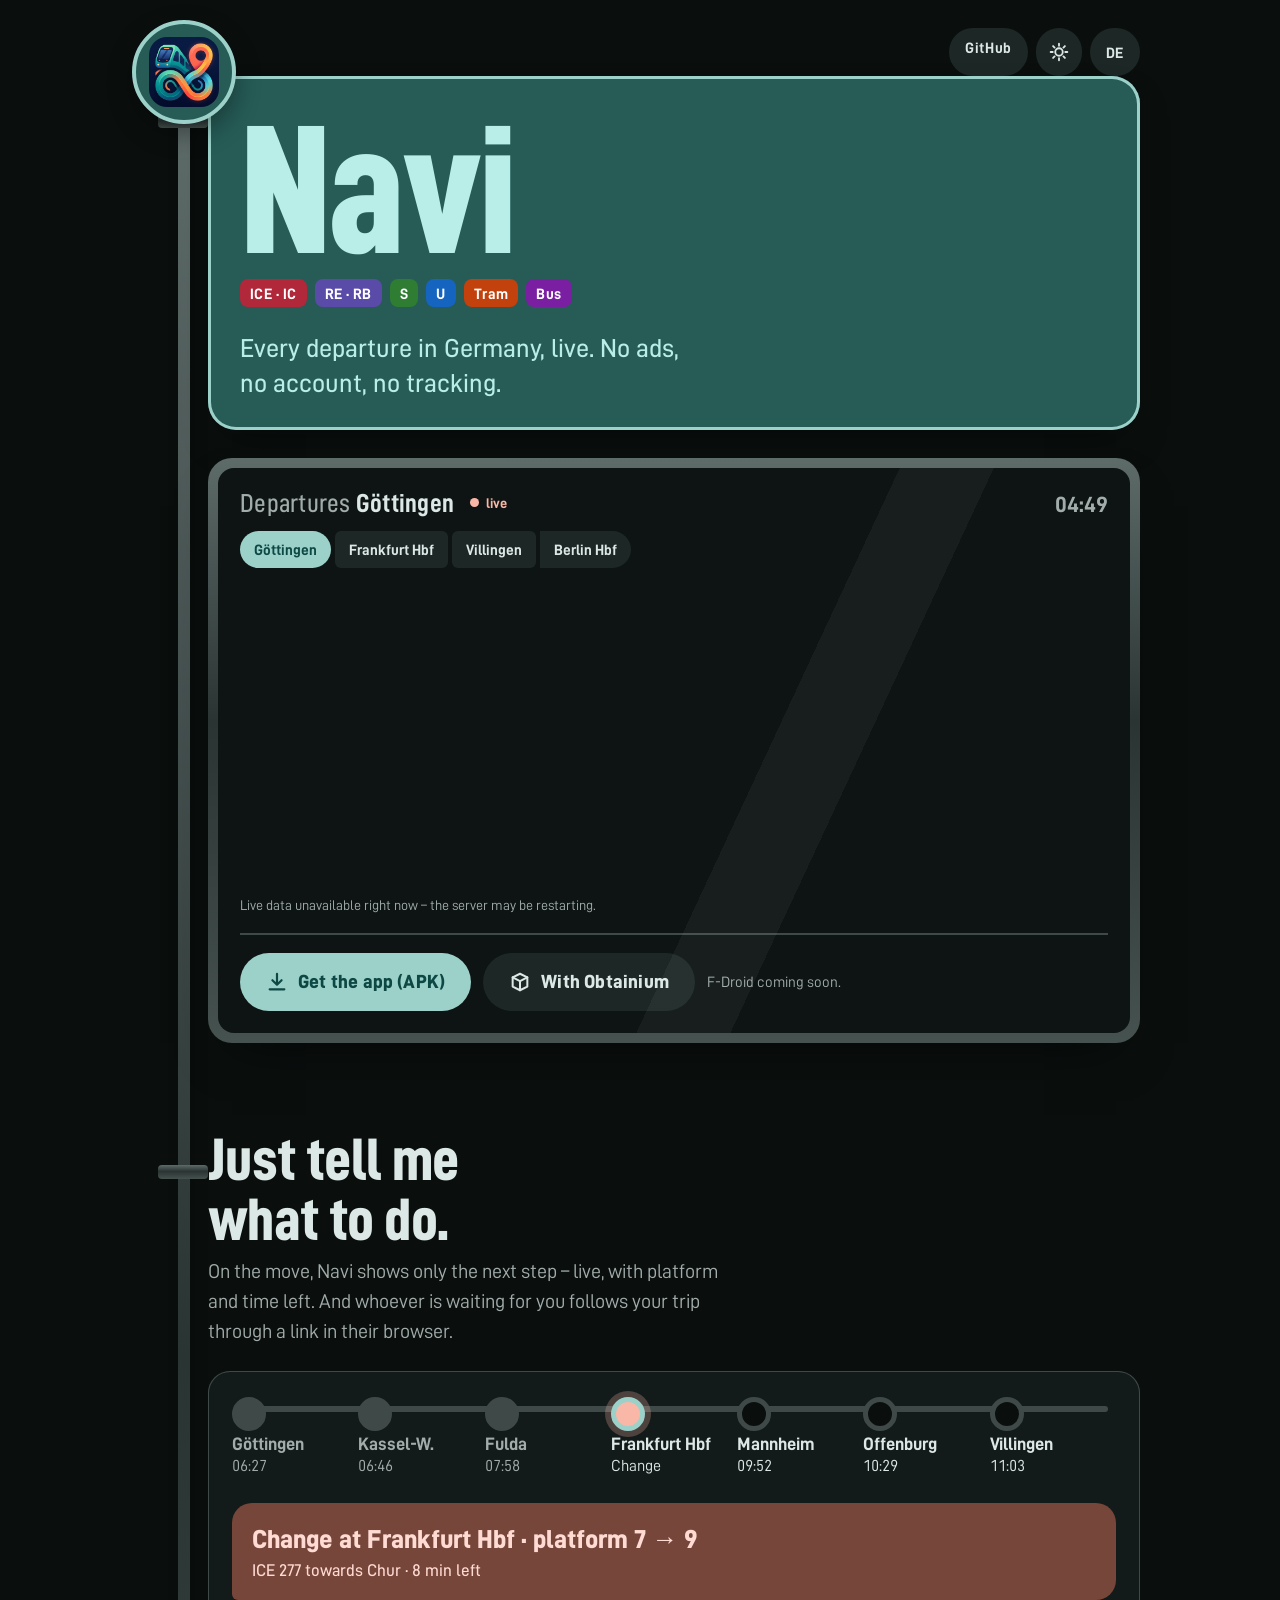
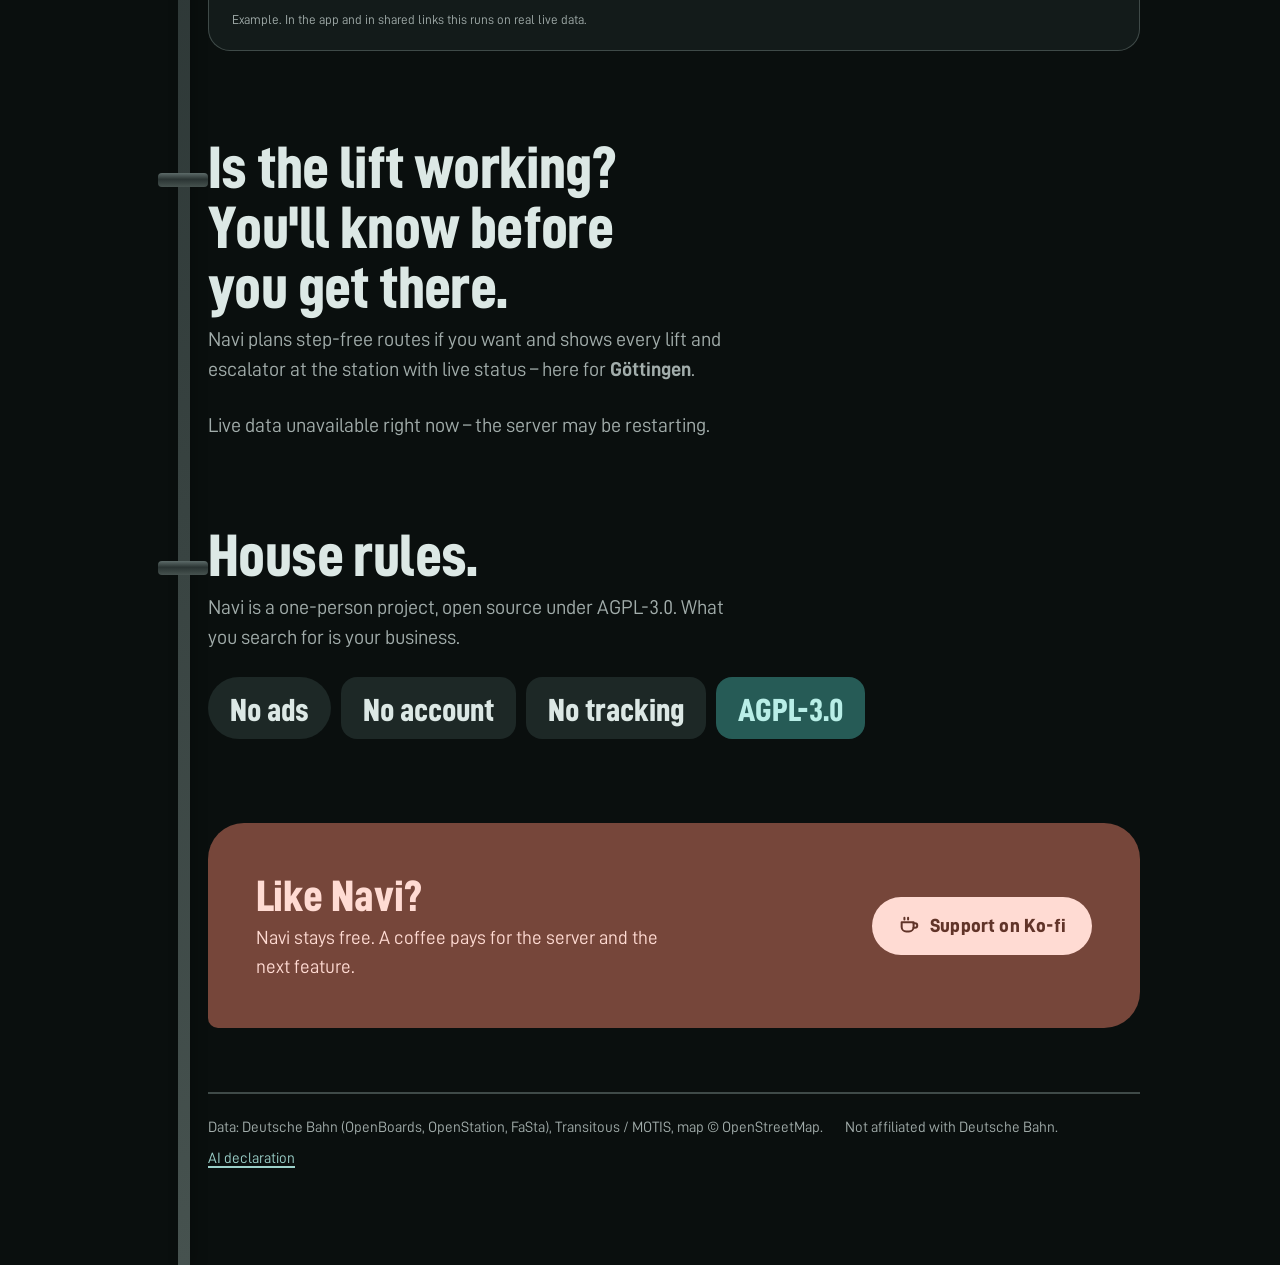
==== site/index.html @ 3f9fb139 "Add website for GitHub Pages Landing page and live shared-trip page in the 'Haltestelle' design: a s" ====
<!doctype html>
<html lang="de">
<head>
<meta charset="utf-8">
<meta name="viewport" content="width=device-width, initial-scale=1, viewport-fit=cover">
<meta name="theme-color" content="#0a0f0e">
<title>Navi – Bahn, Bus und Tram, live</title>
<meta name="description" content="Navi zeigt jede Abfahrt in Deutschland live: Bahn, Bus und Tram, Verbindungen, Aufzüge am Bahnhof. Frei, ohne Werbung, ohne Tracking.">
<meta property="og:title" content="Navi – Bahn, Bus und Tram, live">
<meta property="og:description" content="Jede Abfahrt in Deutschland live. Frei, ohne Werbung, ohne Tracking.">
<meta property="og:image" content="og.png">
<script>try{if(localStorage.getItem("theme")==="light")document.documentElement.dataset.theme="light"}catch(e){}</script>
<link rel="icon" href="favicon.png">
<link rel="preload" href="fonts/dinish.woff2" as="font" type="font/woff2" crossorigin>
<link rel="stylesheet" href="style.css">
</head>
<body>
<main class="stop">
  <div class="disc"><img src="logo.png" alt="Navi" width="70" height="70"></div>

  <div class="topbar">
    <a class="chip-btn" href="https://github.com/taynotfound/navi" rel="noopener">GitHub</a>
    <button class="chip-btn theme-btn" id="theme" type="button" aria-label="Helles Design"><svg viewBox="0 0 24 24" fill="none" stroke="currentColor" stroke-width="2.2" stroke-linecap="round" aria-hidden="true"><circle cx="12" cy="12" r="4.5"/><path d="M12 2v2.5M12 19.5V22M2 12h2.5M19.5 12H22M4.9 4.9l1.8 1.8M17.3 17.3l1.8 1.8M4.9 19.1l1.8-1.8M17.3 6.7l1.8-1.8"/></svg></button>
    <button class="chip-btn" id="lang" type="button">EN</button>
  </div>

  <section class="mounted" aria-labelledby="name">
    <div class="plate">
      <h1 id="name">Navi</h1>
      <ul class="served" aria-label="Verkehrsmittel" data-i-aria="served">
        <li class="m-long">ICE · IC</li><li class="m-reg">RE · RB</li><li class="m-s">S</li>
        <li class="m-u">U</li><li class="m-tram">Tram</li><li class="m-bus">Bus</li>
      </ul>
      <p class="say" data-i="say">Jede Abfahrt in Deutschland, live. Ohne Werbung, ohne Konto, ohne Tracking.</p>
    </div>

    <div class="case">
      <div class="case-in">
        <div class="case-head">
          <h2><span data-i="dep">Abfahrt</span> <b id="stopname">Göttingen</b></h2>
          <span class="live" id="live" hidden><i></i><span data-i="live">live</span></span>
          <span class="clock" id="clock" aria-hidden="true"></span>
        </div>
        <div class="stops" role="group" aria-label="Haltestelle wählen" data-i-aria="pick">
          <button type="button" data-stop="de-DELFI_de:03152:33817" aria-pressed="true">Göttingen</button>
          <button type="button" data-stop="de-DELFI_de:06412:10" aria-pressed="false">Frankfurt Hbf</button>
          <button type="button" data-stop="de-DELFI_de:08326:6592" aria-pressed="false">Villingen</button>
          <button type="button" data-stop="de-DELFI_de:11000:900003201" aria-pressed="false">Berlin Hbf</button>
        </div>
        <ol class="board" id="board" aria-live="polite"></ol>
        <p class="board-note" id="note"></p>
        <div class="get">
          <a class="btn btn-main" href="https://github.com/taynotfound/navi/releases/latest" rel="noopener">
            <svg viewBox="0 0 24 24" fill="none" stroke="currentColor" stroke-width="2.4" stroke-linecap="round" stroke-linejoin="round" aria-hidden="true"><path d="M12 3v12m0 0-5-5m5 5 5-5M4 20h16"/></svg>
            <span data-i="apk">App laden (APK)</span>
          </a>
          <a class="btn btn-alt" href="https://apps.obtainium.imranr.dev/redirect?r=obtainium://add/https://github.com/taynotfound/navi" rel="noopener">
            <svg viewBox="0 0 24 24" fill="none" stroke="currentColor" stroke-width="2.2" stroke-linecap="round" stroke-linejoin="round" aria-hidden="true"><path d="M20 7 12 3 4 7v10l8 4 8-4V7Z"/><path d="m4 7 8 4 8-4M12 11v10"/></svg>
            <span data-i="obt">Mit Obtainium</span>
          </a>
          <span class="soon" data-i="soon">F-Droid folgt bald.</span>
        </div>
      </div>
    </div>
  </section>

  <section class="sign mounted" aria-labelledby="trip">
    <h2 id="trip" data-i="tripH">Sag mir einfach, was ich tun soll.</h2>
    <p data-i="tripP">Unterwegs zeigt Navi nur den nächsten Schritt – live, mit Gleis und Restzeit. Und wer auf dich wartet, verfolgt deine Fahrt über einen Link im Browser mit.</p>
    <div class="band">
      <ol aria-label="Beispielfahrt Göttingen – Villingen" data-i-aria="bandLabel">
        <li class="done"><b>Göttingen</b>06:27</li>
        <li class="done"><b>Kassel-W.</b>06:46</li>
        <li class="done"><b>Fulda</b>07:58</li>
        <li class="here change"><b>Frankfurt Hbf</b><span data-i="change">Umstieg</span></li>
        <li><b>Mannheim</b>09:52</li>
        <li><b>Offenburg</b>10:29</li>
        <li><b>Villingen</b>11:03</li>
      </ol>
      <p class="now"><span data-i="now">Umstieg in Frankfurt Hbf · Gleis 7 → 9</span><small data-i="nowS">ICE 277 Richtung Chur · noch 8 Min.</small></p>
      <p class="example" data-i="example">Beispiel. In der App und im geteilten Link läuft das mit echten Live-Daten.</p>
    </div>
  </section>

  <section class="sign mounted" aria-labelledby="lifts">
    <h2 id="lifts" data-i="liftH">Geht der Aufzug? Das weißt du vorher.</h2>
    <p data-i="liftP">Navi plant auf Wunsch stufenfrei und zeigt jeden Aufzug und jede Rolltreppe am Bahnhof mit Live-Status – hier für <b id="liftstop">Göttingen</b>.</p>
    <ul class="lifts" id="liftlist"></ul>
    <p class="example" id="liftnote"></p>
  </section>

  <section class="sign mounted" aria-labelledby="rules">
    <h2 id="rules" data-i="rulesH">Die Hausordnung.</h2>
    <p data-i="rulesP">Navi ist ein Ein-Personen-Projekt, quelloffen unter AGPL-3.0. Deine Suchen bleiben deine Sache.</p>
    <ul class="rules">
      <li data-i="r1">Keine Werbung</li><li data-i="r2">Kein Konto</li><li data-i="r3">Kein Tracking</li><li>AGPL-3.0</li>
    </ul>
  </section>

  <section class="support" aria-labelledby="kofi">
    <div>
      <h2 id="kofi" data-i="kofiH">Gefällt dir Navi?</h2>
      <p data-i="kofiP">Navi bleibt kostenlos. Ein Kaffee bezahlt den Server und die nächste Funktion.</p>
    </div>
    <a class="btn" href="https://ko-fi.com/taygotkofi" rel="noopener">
      <svg viewBox="0 0 24 24" fill="none" stroke="currentColor" stroke-width="2.2" stroke-linecap="round" stroke-linejoin="round" aria-hidden="true"><path d="M4 8h13v5a5 5 0 0 1-5 5H9a5 5 0 0 1-5-5V8Z"/><path d="M17 9h1.5a2.5 2.5 0 0 1 0 5H17M7 3v2m4-2v2"/></svg>
      <span data-i="kofiB">Auf Ko-fi unterstützen</span>
    </a>
  </section>

  <footer class="base">
    <span data-i="data">Daten: Deutsche Bahn (OpenBoards, OpenStation, FaSta), Transitous / MOTIS, Karte © OpenStreetMap.</span>
    <span data-i="notdb">Kein Angebot der Deutschen Bahn.</span>
    <a href="https://github.com/taynotfound/navi/blob/main/AI-DECLARATION.md" data-i="ai">KI-Erklärung</a>
  </footer>
</main>

<script>
// local previews talk to a dev server; the published site always uses the real API
const API = /^(localhost|127\.0\.0\.1|10\.0\.2\.2)$/.test(location.hostname) ? `http://${location.hostname}:8090` : "https://navi-api.taymaerz.de";
const EN = {
  served: "Transport modes", say: "Every departure in Germany, live. No ads, no account, no tracking.",
  dep: "Departures", live: "live", pick: "Choose a stop",
  apk: "Get the app (APK)", obt: "With Obtainium", soon: "F-Droid coming soon.",
  tripH: "Just tell me what to do.", tripP: "On the move, Navi shows only the next step – live, with platform and time left. And whoever is waiting for you follows your trip through a link in their browser.",
  bandLabel: "Example trip Göttingen – Villingen", change: "Change",
  now: "Change at Frankfurt Hbf · platform 7 → 9", nowS: "ICE 277 towards Chur · 8 min left",
  example: "Example. In the app and in shared links this runs on real live data.",
  liftH: "Is the lift working? You'll know before you get there.", liftP: "Navi plans step-free routes if you want and shows every lift and escalator at the station with live status – here for <b id=\"liftstop\"></b>.",
  rulesH: "House rules.", rulesP: "Navi is a one-person project, open source under AGPL-3.0. What you search for is your business.",
  r1: "No ads", r2: "No account", r3: "No tracking",
  kofiH: "Like Navi?", kofiP: "Navi stays free. A coffee pays for the server and the next feature.", kofiB: "Support on Ko-fi",
  data: "Data: Deutsche Bahn (OpenBoards, OpenStation, FaSta), Transitous / MOTIS, map © OpenStreetMap.",
  notdb: "Not affiliated with Deutsche Bahn.", ai: "AI declaration",
  onTime: "on time", cancelled: "cancelled", empty: "Nothing departs here in the next 90 minutes.",
  offline: "Live data unavailable right now – the server may be restarting.", updated: "Updated",
  liftsLive: "Live status from DB FaSta.", liftsNone: "No lift data for this station.",
  working: "working", broken: "out of service", unknown: "unknown", lift: "Lift", escalator: "Escalator", via: "via"
};
const DE = {}; document.querySelectorAll("[data-i]").forEach(e => DE[e.dataset.i] = e.innerHTML);
document.querySelectorAll("[data-i-aria]").forEach(e => DE[e.dataset.iAria] = e.getAttribute("aria-label"));
Object.assign(DE, { onTime: "pünktlich", cancelled: "fällt aus", empty: "In den nächsten 90 Minuten fährt hier nichts ab.",
  offline: "Live-Daten gerade nicht erreichbar – der Server startet vielleicht neu.", updated: "Stand",
  liftsLive: "Live-Status von DB FaSta.", liftsNone: "Für diesen Bahnhof gibt es keine Aufzugsdaten.",
  working: "in Betrieb", broken: "außer Betrieb", unknown: "unbekannt", lift: "Aufzug", escalator: "Rolltreppe", via: "über" });

let lang = "de";
try { lang = localStorage.getItem("lang") || (/^de\b/i.test(navigator.language) ? "de" : "en"); } catch (e) {}
const T = k => (lang === "en" ? EN : DE)[k] ?? DE[k];
function applyLang() {
  document.documentElement.lang = lang;
  document.querySelectorAll("[data-i]").forEach(e => { e.innerHTML = T(e.dataset.i); });
  document.querySelectorAll("[data-i-aria]").forEach(e => e.setAttribute("aria-label", T(e.dataset.iAria)));
  document.getElementById("lang").textContent = lang === "en" ? "DE" : "EN";
  document.getElementById("lang").setAttribute("aria-label", lang === "en" ? "Auf Deutsch lesen" : "Read in English");
  document.getElementById("liftstop").textContent = current.name;
}

const MODE = { HIGHSPEED_RAIL: "m-long", LONG_DISTANCE: "m-long", NIGHT_RAIL: "m-long", REGIONAL_FAST_RAIL: "m-reg", REGIONAL_RAIL: "m-reg", RAIL: "m-reg",
  SUBURBAN: "m-s", SUBWAY: "m-u", METRO: "m-u", TRAM: "m-tram", BUS: "m-bus", COACH: "m-bus", FERRY: "m-ferry" };
const esc = s => String(s ?? "").replace(/[&<>"']/g, c => ({ "&": "&amp;", "<": "&lt;", ">": "&gt;", '"': "&quot;", "'": "&#39;" }[c]));
const hhmm = s => s ? new Date(s).toLocaleTimeString("de-DE", { hour: "2-digit", minute: "2-digit" }) : "–";
const clock = () => document.getElementById("clock").textContent = new Date().toLocaleTimeString("de-DE", { hour: "2-digit", minute: "2-digit" });
clock(); setInterval(clock, 15000);

let current = { id: "de-DELFI_de:03152:33817", name: "Göttingen" };
let lastRows = null;

function row(r, i) {
  const late = r.delay != null && r.delay > 0;
  const status = r.cancelled ? `<small class="bad">${T("cancelled")}</small>`
    : r.delay == null ? "" : late ? `<small class="${r.delay < 5 ? "late" : "bad"}">+${r.delay}</small>` : `<small class="ok">${T("onTime")}</small>`;
  const color = r.color && r.color.toLowerCase() !== "ffffff" ? ` style="background:#${esc(r.color)}"` : "";
  const changed = r.platform && r.scheduledPlatform && r.platform !== r.scheduledPlatform;
  const via = r.via && r.via.length ? `<small>${T("via")} ${esc(r.via.slice(0, 3).join(", "))}</small>` : "";
  return `<li class="dep${r.cancelled ? " cancelled" : ""}" style="--i:${i}">
    <span class="t">${hhmm(r.scheduledTime)}${status}</span>
    <span class="ln ${MODE[r.mode] || "m-other"}"${color}>${esc(r.line)}</span>
    <span class="to">${esc(r.headsign || "–")}${via}</span>
    <span class="pl${changed ? " changed" : ""}">${esc(r.platform || "")}</span></li>`;
}

function renderBoard(rows) {
  const board = document.getElementById("board");
  const now = Date.now() - 60000;
  const next = rows.filter(r => new Date(r.time).getTime() >= now).slice(0, 7);
  board.innerHTML = next.length ? next.map(row).join("") : `<li class="dep">${T("empty")}</li>`;
}

async function loadBoard() {
  const note = document.getElementById("note");
  try {
    const r = await fetch(`${API}/v1/board?stop=${encodeURIComponent(current.id)}`);
    if (!r.ok) throw new Error(r.status);
    const d = await r.json();
    lastRows = d.rows;
    renderBoard(d.rows);
    document.getElementById("live").hidden = false;
    note.textContent = `${T("updated")} ${hhmm(new Date().toISOString())}`;
  } catch (e) {
    document.getElementById("live").hidden = true;
    if (!lastRows) document.getElementById("board").innerHTML = "";
    note.textContent = T("offline");
  }
}

async function loadLifts() {
  const list = document.getElementById("liftlist"), note = document.getElementById("liftnote");
  document.getElementById("liftstop").textContent = current.name;
  try {
    const r = await fetch(`${API}/v1/station?stop=${encodeURIComponent(current.id)}`);
    if (!r.ok) throw new Error(r.status);
    const st = await r.json();
    const eq = st.equipment.filter(e => e.type === "lift" || e.type === "escalator")
      .sort((a, b) => (a.status === "INACTIVE" ? 0 : 1) - (b.status === "INACTIVE" ? 0 : 1)).slice(0, 10);
    if (!eq.length) { list.innerHTML = ""; note.textContent = T("liftsNone"); return; }
    list.innerHTML = eq.map(e => {
      const s = e.status === "ACTIVE" ? ["ok", T("working")] : e.status === "INACTIVE" ? ["bad", T("broken")] : ["", T("unknown")];
      const icon = e.type === "lift"
        ? '<svg viewBox="0 0 24 24" fill="none" stroke="currentColor" stroke-width="2" stroke-linecap="round" stroke-linejoin="round" aria-hidden="true"><rect x="4" y="3" width="16" height="18" rx="3"/><path d="m9 9 2-2 2 2M9 15l2 2 2-2"/></svg>'
        : '<svg viewBox="0 0 24 24" fill="none" stroke="currentColor" stroke-width="2" stroke-linecap="round" stroke-linejoin="round" aria-hidden="true"><path d="M3 19h5l9-12h4"/></svg>';
      return `<li>${icon}<span>${esc(e.name || (e.type === "lift" ? T("lift") : T("escalator")))}</span><b class="${s[0]}">${s[1]}</b></li>`;
    }).join("");
    note.textContent = st.liveStatus ? T("liftsLive") : "";
  } catch (e) { list.innerHTML = ""; note.textContent = T("offline"); }
}

document.querySelectorAll(".stops button").forEach(b => b.addEventListener("click", () => {
  document.querySelectorAll(".stops button").forEach(x => x.setAttribute("aria-pressed", String(x === b)));
  current = { id: b.dataset.stop, name: b.textContent };
  document.getElementById("stopname").textContent = current.name;
  lastRows = null;
  loadBoard(); loadLifts();
}));
document.getElementById("lang").addEventListener("click", () => {
  lang = lang === "en" ? "de" : "en";
  try { localStorage.setItem("lang", lang); } catch (e) {}
  applyLang();
  if (lastRows) renderBoard(lastRows);
  loadLifts();
});

applyLang();
loadBoard(); loadLifts();
// on narrow screens the route band scrolls: start it at the current stop
const band = document.querySelector(".band"), here = band.querySelector(".here");
band.scrollLeft = Math.max(0, here.offsetLeft - 60);
setInterval(() => { if (!document.hidden) loadBoard(); }, 45000);
// dark is the default; light is opt-in and remembered
const themeBtn = document.getElementById("theme");
const SUN = themeBtn.innerHTML;
const MOON = '<svg viewBox="0 0 24 24" fill="none" stroke="currentColor" stroke-width="2.2" stroke-linecap="round" stroke-linejoin="round" aria-hidden="true"><path d="M20 14.5A8 8 0 0 1 9.5 4a8 8 0 1 0 10.5 10.5Z"/></svg>';
function syncTheme() {
  const light = document.documentElement.dataset.theme === "light";
  themeBtn.innerHTML = light ? MOON : SUN;
  themeBtn.setAttribute("aria-label", light ? (lang === "en" ? "Dark design" : "Dunkles Design") : (lang === "en" ? "Light design" : "Helles Design"));
  document.querySelector('meta[name="theme-color"]').content = light ? "#f6faf8" : "#0a0f0e";
}
themeBtn.addEventListener("click", () => {
  const light = document.documentElement.dataset.theme !== "light";
  if (light) document.documentElement.dataset.theme = "light"; else delete document.documentElement.dataset.theme;
  try { localStorage.setItem("theme", light ? "light" : "dark"); } catch (e) {}
  syncTheme();
});
syncTheme();
document.getElementById("lang").addEventListener("click", syncTheme);
</script>
</body>
</html>
---- site/style.css ----
/* Navi – "Die Haltestelle". Always dark: the stop at night. A stop you walk up to: pole, sign plate, glass timetable case.
   Colours: M3 tonal palette generated from the logo (teal #1FA39A, coral #F0603F), same as the app. */

@font-face {
  font-family: "DINish";
  src: url("fonts/dinish.woff2") format("woff2-variations"), url("fonts/dinish.woff2") format("woff2");
  font-weight: 100 900;
  font-stretch: 75% 125%;
  font-display: swap;
}

:root {
  color-scheme: dark;
  /* night at the stop */
  --ground: #0a0f0e;
  --ground-2: #0e1514;
  --surface: #131b1a;
  --surface-hi: #1d2826;
  --line: #3f4a48;
  --ink: #dce8e5;
  --ink-2: #a2adab;
  --plate: #265b56;        /* enamel sign plate = primary container */
  --plate-ink: #b8eee7;
  --plate-edge: #9cd1ca;
  --teal: #9cd1ca;
  --teal-ink: #0e4844;
  --live: #f9b7a7;         /* coral = live / changes */
  --live-ink: #613429;
  --live-plate: #76463a;
  --live-plate-ink: #ffdbd3; /* text on the coral container */
  --ok: #8bd8a0;
  --late: #f2c27a;
  --bad: #ffa49a;
  --metal: linear-gradient(180deg, #5d6b69, #2a3433 45%, #46524f);
  --glass: #0d1413;
  --pole: #39443f;
  --radius-plate: 28px;
  --radius-case: 24px;
  --ease-out: cubic-bezier(.16, 1, .3, 1);
  --spring: cubic-bezier(.34, 1.4, .64, 1);
  --din: "DINish", "DIN 1451", "Bahnschrift", "D-DIN", sans-serif;
}


/* the same stop in daylight – opt-in via the theme button */
:root[data-theme="light"] {
  color-scheme: light;
  --ground: #f6faf8;
  --ground-2: #eef5f3;
  --surface: #ffffff;
  --surface-hi: #e1eae8;
  --line: #a9b4b2;
  --ink: #1c2625;
  --ink-2: #4d5957;
  --plate: #a8f0e8;
  --plate-ink: #00403b;
  --plate-edge: #1d6a64;
  --teal: #1d6a64;
  --teal-ink: #e1fffb;
  --live: #8c4e40;
  --live-ink: #fff7f6;
  --live-plate: #fdad9b;
  --live-plate-ink: #622d20;
  --ok: #1b7a3a;
  --late: #8a5b00;
  --bad: #b3261e;
  --metal: linear-gradient(180deg, #c7d1cf, #9aa6a3 45%, #bcc6c4);
  --glass: #f2f7f6;
  --pole: #9aa6a3;
}

* { box-sizing: border-box; }
html { -webkit-text-size-adjust: 100%; scroll-behavior: smooth; scrollbar-color: var(--line) var(--ground); }
body {
  margin: 0;
  background: var(--ground);
  color: var(--ink);
  font: 400 18px/1.5 var(--din);
  font-variant-numeric: tabular-nums;
  -webkit-font-smoothing: antialiased;
  caret-color: var(--teal);
  overflow-x: hidden;
}
::selection { background: var(--plate); color: var(--plate-ink); }
:focus-visible { outline: 3px solid var(--live); outline-offset: 3px; border-radius: 8px; }
a { color: var(--teal); text-underline-offset: .2em; text-decoration-thickness: 1.5px; }
a:hover { text-decoration-thickness: 2.5px; }
img { display: block; }
.vh { position: absolute; width: 1px; height: 1px; overflow: hidden; clip: rect(0 0 0 0); white-space: nowrap; }

/* ---------- the stop: a pole everything hangs on ---------- */
.stop {
  --pole-x: 44px;
  position: relative;
  max-width: 1040px;
  margin: 0 auto;
  padding: 0 20px 96px calc(var(--pole-x) + 44px);
}
.stop::before { /* the pole */
  content: "";
  position: absolute;
  left: calc(20px + var(--pole-x) - 6px);
  top: 120px;
  bottom: 0;
  width: 12px;
  border-radius: 6px 6px 0 0;
  background: var(--metal);
  box-shadow: 4px 0 14px rgba(0, 0, 0, .25);
}
.disc { /* the round stop sign at the top of the pole */
  position: absolute;
  left: calc(20px + var(--pole-x) - 52px);
  top: 20px;
  width: 104px;
  height: 104px;
  border-radius: 50%;
  background: var(--plate);
  border: 4px solid var(--plate-edge);
  display: grid;
  place-items: center;
  box-shadow: 0 10px 24px rgba(0, 0, 0, .35);
  z-index: 1;
}
.disc img { width: 70px; height: 70px; border-radius: 18px; }

.topbar { display: flex; justify-content: flex-end; gap: 8px; padding: 28px 0 0; min-height: 76px; }
.chip-btn {
  font: 700 15px/1 var(--din);
  letter-spacing: .04em;
  color: var(--ink);
  background: var(--surface-hi);
  border: 0;
  border-radius: 999px;
  padding: 12px 16px;
  cursor: pointer;
  text-decoration: none;
  transition: border-radius .4s var(--spring), background .2s;
}
.chip-btn:hover { border-radius: 12px; background: var(--line); }
.chip-btn svg { width: 20px; height: 20px; display: block; }
.theme-btn { padding: 10px 13px; }

/* bracket that mounts a plate on the pole */
.mounted { position: relative; }
.mounted::before {
  content: "";
  position: absolute;
  left: -50px;
  top: 38px;
  width: 50px;
  height: 14px;
  border-radius: 4px;
  background: var(--metal);
}

/* ---------- the stop-name plate ---------- */
.plate {
  background: var(--plate);
  color: var(--plate-ink);
  border-radius: var(--radius-plate);
  padding: 28px 32px 30px;
  box-shadow: inset 0 0 0 3px var(--plate-edge), 0 18px 40px -18px rgba(0, 0, 0, .6);
}
.plate h1 {
  margin: 0;
  font: 800 clamp(84px, 17vw, 184px)/.84 var(--din);
  font-stretch: 80%;
  letter-spacing: -.02em;
}
.plate .served { display: flex; flex-wrap: wrap; gap: 8px; margin: 20px 0 0; padding: 0; list-style: none; }
.plate .served li {
  font: 700 15px/1 var(--din);
  letter-spacing: .03em;
  padding: 7px 10px 6px;
  border-radius: 8px;
  color: #fff;
}
.plate .say { margin: 22px 0 0; font-size: clamp(20px, 2.4vw, 26px); line-height: 1.38; max-width: 34ch; font-weight: 500; }

/* line colours (same as the app's mode colours) */
.m-long { background: #b0283a; } .m-reg { background: #5b4ba8; } .m-s { background: #2e7d32; }
.m-u { background: #1565c0; } .m-tram { background: #c2410c; } .m-bus { background: #7b1fa2; }
.m-ferry { background: #00838f; } .m-other { background: #546e7a; }

/* ---------- the glass timetable case ---------- */
.case {
  margin-top: 28px;
  border-radius: var(--radius-case);
  padding: 10px;
  background: var(--metal);
  box-shadow: 0 24px 48px -24px rgba(0, 0, 0, .7);
}
.case-in {
  border-radius: calc(var(--radius-case) - 8px);
  background: var(--glass);
  padding: 20px 22px 22px;
  position: relative;
  overflow: hidden;
}
.case-in::after { /* glass reflection, one diagonal sheen */
  content: "";
  position: absolute;
  inset: 0;
  background: linear-gradient(115deg, transparent 0 58%, rgba(255, 255, 255, .045) 58% 66%, transparent 66%);
  pointer-events: none;
}
.case-head { display: flex; align-items: center; flex-wrap: wrap; gap: 10px 16px; margin-bottom: 14px; }
.case-head h2 { margin: 0; font: 800 26px/1.1 var(--din); font-stretch: 85%; letter-spacing: .01em; }
.case-head h2 span { color: var(--ink-2); font-weight: 500; }
.live { display: inline-flex; align-items: center; gap: 7px; font: 700 14px/1 var(--din); color: var(--live); }
.live i { width: 9px; height: 9px; border-radius: 50%; background: var(--live); }
.clock { margin-left: auto; font: 700 22px/1 var(--din); font-stretch: 110%; color: var(--ink-2); }

.stops { display: flex; flex-wrap: wrap; gap: 4px; margin: 0 0 14px; }
.stops button {
  font: 700 15px/1 var(--din);
  color: var(--ink);
  background: var(--surface-hi);
  border: 0;
  padding: 11px 14px;
  border-radius: 6px;
  cursor: pointer;
  transition: border-radius .4s var(--spring), background .2s, color .2s;
}
.stops button:first-child { border-radius: 999px 6px 6px 999px; }
.stops button:last-child { border-radius: 6px 999px 999px 6px; }
.stops button[aria-pressed="true"] { background: var(--teal); color: var(--teal-ink); border-radius: 999px; }

.board { list-style: none; margin: 0; padding: 0; min-height: 300px; }
.dep {
  display: grid;
  grid-template-columns: 62px auto 1fr auto;
  gap: 14px;
  align-items: center;
  padding: 11px 2px;
  border-top: 1px solid var(--line);
  animation: flip .55s var(--ease-out) both;
  animation-delay: calc(var(--i, 0) * 45ms);
}
.dep:first-child { border-top: 0; }
@keyframes flip { from { clip-path: inset(0 0 100% 0); opacity: .2; transform: translateY(-6px); } to { clip-path: inset(0); opacity: 1; transform: none; } }
.dep .t { font: 800 22px/1 var(--din); font-stretch: 110%; }
.dep .t small { display: block; margin-top: 4px; font: 700 13px/1 var(--din); font-stretch: 100%; }
.dep .ln { font: 700 15px/1 var(--din); padding: 7px 9px 6px; border-radius: 8px; color: #fff; white-space: nowrap; }
.dep .to { font-weight: 700; font-size: 19px; line-height: 1.32; min-width: 0; overflow: hidden; text-overflow: ellipsis; white-space: nowrap; }
.dep .to small { display: block; font-weight: 400; font-size: 14px; color: var(--ink-2); overflow: hidden; text-overflow: ellipsis; }
.dep .pl { font: 800 17px/1 var(--din); min-width: 40px; text-align: center; padding: 8px 6px; border-radius: 8px; background: var(--surface-hi); }
.dep .pl.changed { background: var(--live-plate); color: var(--live-plate-ink); }
.dep.cancelled .to, .dep.cancelled .t { text-decoration: line-through; text-decoration-thickness: 2px; }
.ok { color: var(--ok); } .late { color: var(--late); } .bad { color: var(--bad); }
.board-note { margin: 12px 0 0; font-size: 14px; color: var(--ink-2); min-height: 1.5em; }

.get { display: flex; flex-wrap: wrap; align-items: center; gap: 12px; margin-top: 18px; padding-top: 18px; border-top: 2px solid var(--line); }
.btn {
  display: inline-flex;
  align-items: center;
  gap: 10px;
  min-height: 58px;
  padding: 0 26px;
  border-radius: 999px;
  font: 800 19px/1 var(--din);
  letter-spacing: .01em;
  text-decoration: none;
  transition: border-radius .45s var(--spring), transform .45s var(--spring), background .2s;
}
.btn:hover { border-radius: 18px; }
.btn:active { transform: scale(.97); }
.btn svg { width: 22px; height: 22px; flex: none; }
.btn-main { background: var(--teal); color: var(--teal-ink); }
.btn-alt { background: var(--surface-hi); color: var(--ink); }
.get .soon { font-size: 15px; color: var(--ink-2); }

/* ---------- further signs on the pole ---------- */
.sign { margin-top: 84px; }
.sign h2 { margin: 0 0 8px; font: 800 clamp(36px, 5.4vw, 60px)/1 var(--din); font-stretch: 85%; letter-spacing: -.01em; max-width: 18ch; text-wrap: balance; }
.sign > p { margin: 0 0 26px; font-size: 20px; color: var(--ink-2); max-width: 52ch; }

/* route band, like the one above a bus door */
.band {
  background: var(--surface);
  border-radius: 22px;
  padding: 26px 24px 22px;
  box-shadow: inset 0 0 0 1px var(--line);
  overflow-x: auto;
}
.band ol { list-style: none; margin: 0; padding: 0 0 4px; display: grid; grid-auto-flow: column; grid-auto-columns: minmax(118px, 1fr); position: relative; }
.band ol::before { content: ""; position: absolute; left: 8px; right: 8px; top: 9px; height: 6px; border-radius: 3px; background: var(--line); }
.band li { position: relative; padding-top: 34px; padding-right: 10px; font-size: 16px; line-height: 1.35; }
.band li::before { content: ""; position: absolute; left: 0; top: 0; width: 24px; height: 24px; border-radius: 50%; background: var(--ground); border: 5px solid var(--line); }
.band li.done { color: var(--ink-2); }
.band li.done::before { background: var(--line); }
.band li.here::before { border-color: var(--live); background: var(--live); box-shadow: 0 0 0 6px color-mix(in srgb, var(--live) 25%, transparent); }
.band li.change::before { border-color: var(--teal); }
.band li b { display: block; font-size: 18px; color: var(--ink); }
.band li.done b { color: var(--ink-2); }
.band .now {
  margin: 22px 0 0;
  padding: 18px 20px;
  border-radius: 20px 20px 20px 6px;
  background: var(--live-plate);
  color: var(--live-plate-ink);
  font: 800 clamp(20px, 2.6vw, 26px)/1.32 var(--din);
}
.band .now small { display: block; font-weight: 500; font-size: 17px; margin-top: 4px; }
.example { font-size: 13px; color: var(--ink-2); margin: 10px 0 0; }

/* lift panel */
.lifts { list-style: none; margin: 0; padding: 0; columns: 2 300px; column-gap: 32px; }
.lifts li { break-inside: avoid; display: flex; align-items: baseline; gap: 12px; padding: 12px 0; border-top: 1px solid var(--line); }
.lifts li svg { width: 22px; height: 22px; flex: none; align-self: center; color: var(--ink-2); }
.lifts li span { flex: 1; }
.lifts li b { font: 700 15px/1 var(--din); white-space: nowrap; }

/* the small rules plate */
.rules { display: flex; flex-wrap: wrap; gap: 10px; margin: 0; padding: 0; list-style: none; }
.rules li {
  font: 800 clamp(22px, 3vw, 32px)/1 var(--din);
  font-stretch: 85%;
  padding: 16px 22px 14px;
  border-radius: 16px;
  background: var(--surface-hi);
}
.rules li:nth-child(1) { border-radius: 999px; }
.rules li:nth-child(4) { background: var(--plate); color: var(--plate-ink); }

.support {
  margin-top: 84px;
  background: var(--live-plate);
  color: var(--live-plate-ink);
  border-radius: 36px 36px 36px 10px;
  padding: clamp(32px, 4.5vw, 48px);
  display: grid;
  grid-template-columns: 1fr auto;
  gap: 20px 28px;
  align-items: center;
}
.support h2 { margin: 0 0 6px; font: 800 clamp(30px, 4vw, 44px)/1.05 var(--din); font-stretch: 85%; }
.support p { margin: 0; font-size: 19px; max-width: 46ch; }
.support .btn { background: var(--live-plate-ink); color: var(--live-ink); }

footer.base { margin-top: 64px; padding-top: 22px; border-top: 2px solid var(--line); color: var(--ink-2); font-size: 15px; display: flex; flex-wrap: wrap; gap: 8px 22px; }

@media (max-width: 720px) {
  body { font-size: 17px; }
  .stop { --pole-x: 22px; padding-left: calc(var(--pole-x) + 30px); padding-right: 14px; }
  .stop::before { left: calc(14px + var(--pole-x) - 4px); width: 8px; top: 92px; }
  .disc { left: calc(14px + var(--pole-x) - 38px); width: 76px; height: 76px; border-width: 3px; }
  .disc img { width: 50px; height: 50px; border-radius: 13px; }
  .mounted::before { left: -34px; width: 34px; height: 10px; top: 30px; }
  .topbar { min-height: 64px; padding-top: 20px; }
  .plate { padding: 22px 20px 24px; }
  .case { padding: 7px; }
  .case-in { padding: 16px 14px; }
  .dep { grid-template-columns: 52px auto 1fr auto; gap: 10px; }
  .dep .t { font-size: 19px; }
  .dep .to { font-size: 17px; }
  .support { grid-template-columns: 1fr; }
}

@media (prefers-reduced-motion: reduce) {
  *, *::before, *::after { animation: none !important; transition: none !important; }
  html { scroll-behavior: auto; }
}
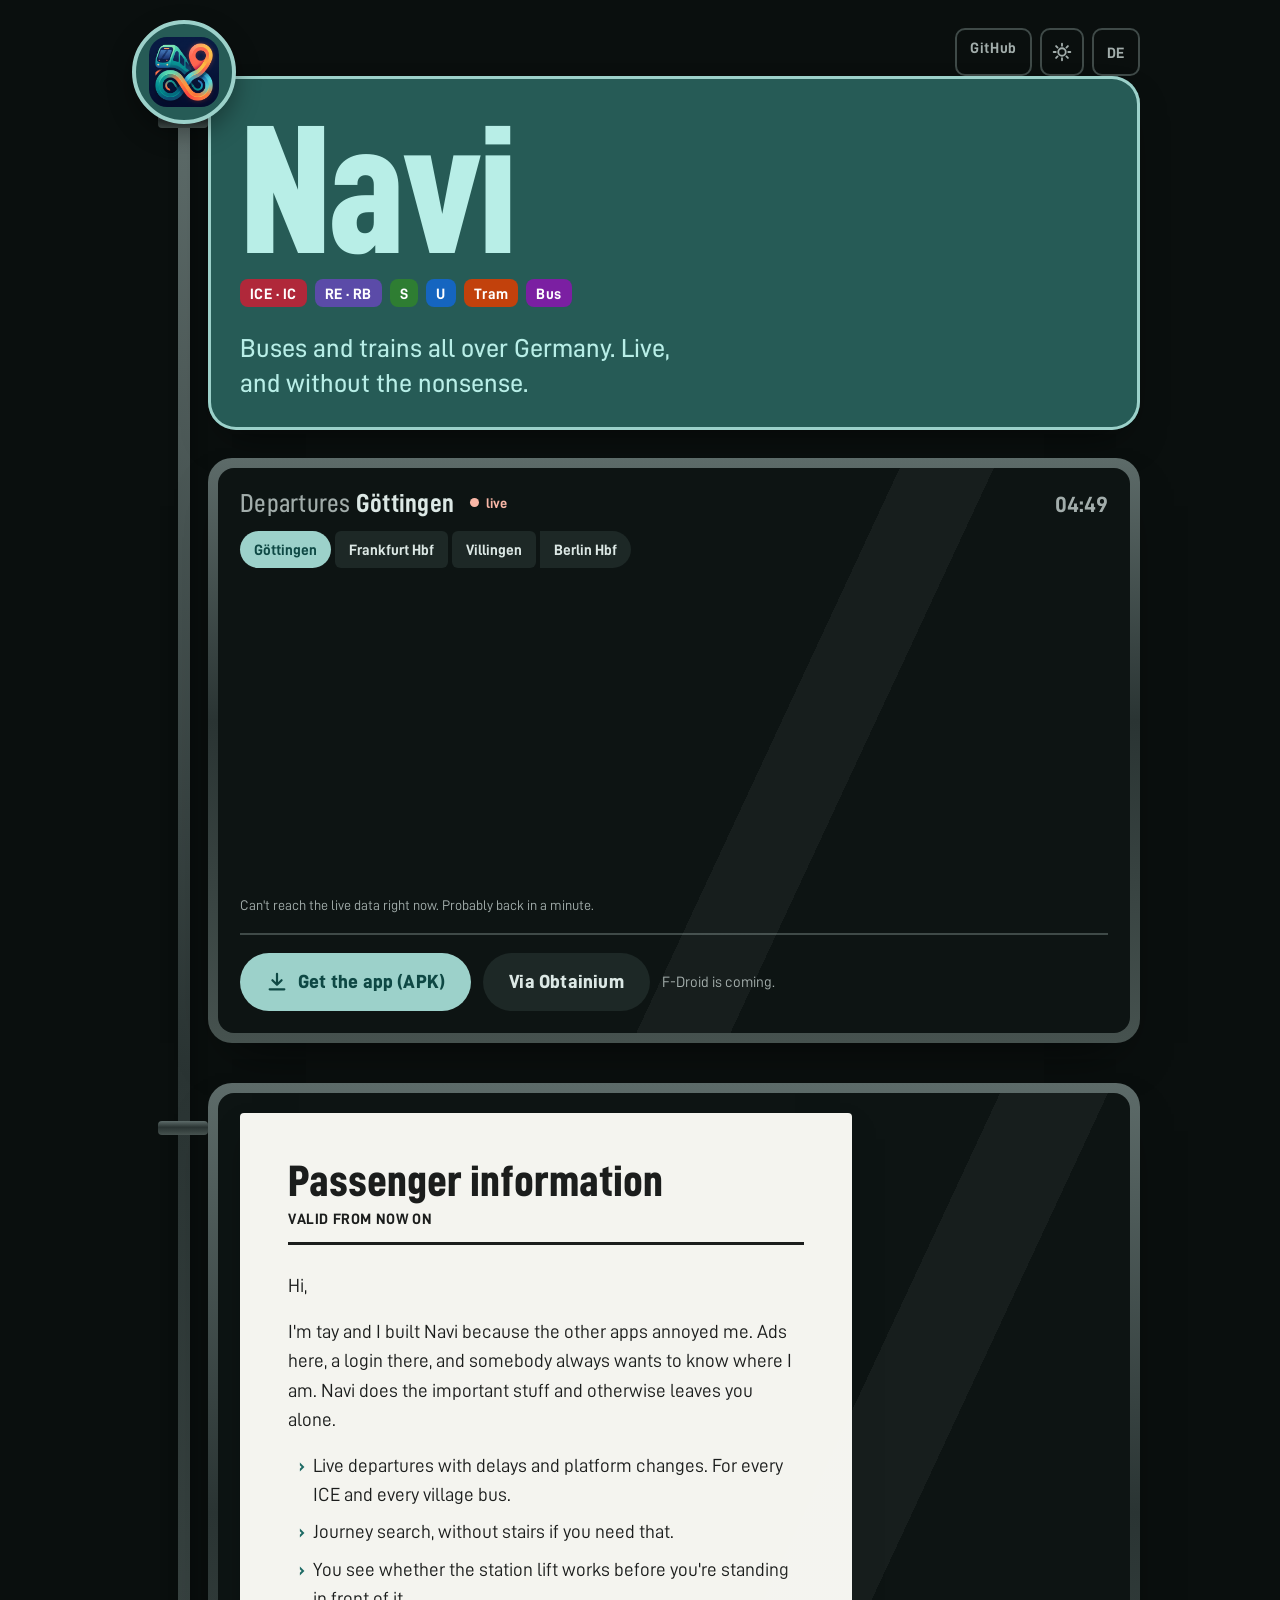
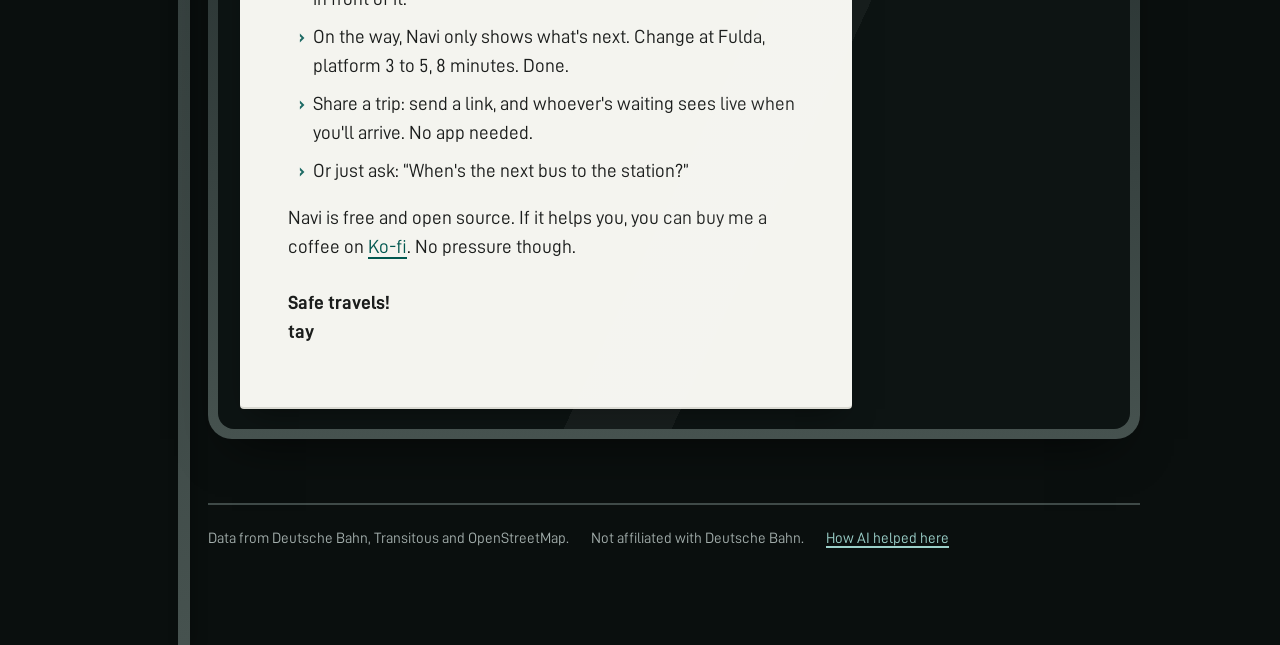
==== commit 93af3b47: "Make the website and texts sound like a person The start page is now the stop sign, the live board a" ====
--- a/site/index.html
+++ b/site/index.html
@@ -4,10 +4,10 @@
 <meta charset="utf-8">
 <meta name="viewport" content="width=device-width, initial-scale=1, viewport-fit=cover">
 <meta name="theme-color" content="#0a0f0e">
-<title>Navi – Bahn, Bus und Tram, live</title>
-<meta name="description" content="Navi zeigt jede Abfahrt in Deutschland live: Bahn, Bus und Tram, Verbindungen, Aufzüge am Bahnhof. Frei, ohne Werbung, ohne Tracking.">
-<meta property="og:title" content="Navi – Bahn, Bus und Tram, live">
-<meta property="og:description" content="Jede Abfahrt in Deutschland live. Frei, ohne Werbung, ohne Tracking.">
+<title>Navi: Bus und Bahn, live</title>
+<meta name="description" content="Navi zeigt dir jede Abfahrt in Deutschland live. Bus, Bahn, Tram. Kostenlos, ohne Werbung, ohne Login.">
+<meta property="og:title" content="Navi: Bus und Bahn, live">
+<meta property="og:description" content="Jede Abfahrt in Deutschland live. Kostenlos und ohne Werbung.">
 <meta property="og:image" content="og.png">
 <script>try{if(localStorage.getItem("theme")==="light")document.documentElement.dataset.theme="light"}catch(e){}</script>
 <link rel="icon" href="favicon.png">
@@ -31,7 +31,7 @@
         <li class="m-long">ICE · IC</li><li class="m-reg">RE · RB</li><li class="m-s">S</li>
         <li class="m-u">U</li><li class="m-tram">Tram</li><li class="m-bus">Bus</li>
       </ul>
-      <p class="say" data-i="say">Jede Abfahrt in Deutschland, live. Ohne Werbung, ohne Konto, ohne Tracking.</p>
+      <p class="say" data-i="say">Bus und Bahn in ganz Deutschland. Live, und ohne Gedöns.</p>
     </div>
 
     <div class="case">
@@ -52,97 +52,77 @@
         <div class="get">
           <a class="btn btn-main" href="https://github.com/taynotfound/navi/releases/latest" rel="noopener">
             <svg viewBox="0 0 24 24" fill="none" stroke="currentColor" stroke-width="2.4" stroke-linecap="round" stroke-linejoin="round" aria-hidden="true"><path d="M12 3v12m0 0-5-5m5 5 5-5M4 20h16"/></svg>
-            <span data-i="apk">App laden (APK)</span>
+            <span data-i="apk">App holen (APK)</span>
           </a>
-          <a class="btn btn-alt" href="https://apps.obtainium.imranr.dev/redirect?r=obtainium://add/https://github.com/taynotfound/navi" rel="noopener">
-            <svg viewBox="0 0 24 24" fill="none" stroke="currentColor" stroke-width="2.2" stroke-linecap="round" stroke-linejoin="round" aria-hidden="true"><path d="M20 7 12 3 4 7v10l8 4 8-4V7Z"/><path d="m4 7 8 4 8-4M12 11v10"/></svg>
-            <span data-i="obt">Mit Obtainium</span>
-          </a>
-          <span class="soon" data-i="soon">F-Droid folgt bald.</span>
+          <a class="btn btn-alt" href="https://apps.obtainium.imranr.dev/redirect?r=obtainium://add/https://github.com/taynotfound/navi" rel="noopener" data-i="obt">Über Obtainium</a>
+          <span class="soon" data-i="soon">F-Droid kommt noch.</span>
         </div>
       </div>
     </div>
   </section>
 
-  <section class="sign mounted" aria-labelledby="trip">
-    <h2 id="trip" data-i="tripH">Sag mir einfach, was ich tun soll.</h2>
-    <p data-i="tripP">Unterwegs zeigt Navi nur den nächsten Schritt – live, mit Gleis und Restzeit. Und wer auf dich wartet, verfolgt deine Fahrt über einen Link im Browser mit.</p>
-    <div class="band">
-      <ol aria-label="Beispielfahrt Göttingen – Villingen" data-i-aria="bandLabel">
-        <li class="done"><b>Göttingen</b>06:27</li>
-        <li class="done"><b>Kassel-W.</b>06:46</li>
-        <li class="done"><b>Fulda</b>07:58</li>
-        <li class="here change"><b>Frankfurt Hbf</b><span data-i="change">Umstieg</span></li>
-        <li><b>Mannheim</b>09:52</li>
-        <li><b>Offenburg</b>10:29</li>
-        <li><b>Villingen</b>11:03</li>
-      </ol>
-      <p class="now"><span data-i="now">Umstieg in Frankfurt Hbf · Gleis 7 → 9</span><small data-i="nowS">ICE 277 Richtung Chur · noch 8 Min.</small></p>
-      <p class="example" data-i="example">Beispiel. In der App und im geteilten Link läuft das mit echten Live-Daten.</p>
+  <section class="case notice-case mounted" aria-labelledby="notice">
+    <div class="case-in">
+      <article class="paper" id="paper">
+        <h2 id="notice">Fahrgastinformation</h2>
+        <p class="valid">Gültig ab sofort</p>
+        <p>Moin,</p>
+        <p>ich bin tay und hab Navi gebaut, weil mich die anderen Apps genervt haben. Werbung hier, Login da, und irgendwer will immer wissen, wo ich gerade bin. Navi kann das Wichtige und lässt dich ansonsten in Ruhe.</p>
+        <ul>
+          <li>Abfahrten live, mit Verspätung und Gleiswechsel. Für jeden ICE und jeden Dorfbus.</li>
+          <li>Verbindungen suchen, auf Wunsch ohne Treppen.</li>
+          <li>Ob der Aufzug am Bahnhof geht, siehst du, bevor du davor stehst.</li>
+          <li>Unterwegs zeigt dir Navi nur, was als Nächstes dran ist. Umsteigen in Fulda, Gleis 3 nach 5, noch 8 Minuten. Fertig.</li>
+          <li>Fahrt teilen: Link rüberschicken, und wer auf dich wartet, sieht live, wann du ankommst. Ohne App.</li>
+          <li>Oder einfach fragen: „Wann fährt der nächste Bus zum Bahnhof?“</li>
+        </ul>
+        <p>Navi kostet nichts und ist Open Source. Wenn’s dir hilft, kannst du mir auf <a href="https://ko-fi.com/taygotkofi" rel="noopener">Ko-fi</a> einen Kaffee ausgeben. Musst du aber nicht.</p>
+        <p class="sig">Gute Fahrt!<br>tay</p>
+      </article>
     </div>
   </section>
 
-  <section class="sign mounted" aria-labelledby="lifts">
-    <h2 id="lifts" data-i="liftH">Geht der Aufzug? Das weißt du vorher.</h2>
-    <p data-i="liftP">Navi plant auf Wunsch stufenfrei und zeigt jeden Aufzug und jede Rolltreppe am Bahnhof mit Live-Status – hier für <b id="liftstop">Göttingen</b>.</p>
-    <ul class="lifts" id="liftlist"></ul>
-    <p class="example" id="liftnote"></p>
-  </section>
-
-  <section class="sign mounted" aria-labelledby="rules">
-    <h2 id="rules" data-i="rulesH">Die Hausordnung.</h2>
-    <p data-i="rulesP">Navi ist ein Ein-Personen-Projekt, quelloffen unter AGPL-3.0. Deine Suchen bleiben deine Sache.</p>
-    <ul class="rules">
-      <li data-i="r1">Keine Werbung</li><li data-i="r2">Kein Konto</li><li data-i="r3">Kein Tracking</li><li>AGPL-3.0</li>
-    </ul>
-  </section>
-
-  <section class="support" aria-labelledby="kofi">
-    <div>
-      <h2 id="kofi" data-i="kofiH">Gefällt dir Navi?</h2>
-      <p data-i="kofiP">Navi bleibt kostenlos. Ein Kaffee bezahlt den Server und die nächste Funktion.</p>
-    </div>
-    <a class="btn" href="https://ko-fi.com/taygotkofi" rel="noopener">
-      <svg viewBox="0 0 24 24" fill="none" stroke="currentColor" stroke-width="2.2" stroke-linecap="round" stroke-linejoin="round" aria-hidden="true"><path d="M4 8h13v5a5 5 0 0 1-5 5H9a5 5 0 0 1-5-5V8Z"/><path d="M17 9h1.5a2.5 2.5 0 0 1 0 5H17M7 3v2m4-2v2"/></svg>
-      <span data-i="kofiB">Auf Ko-fi unterstützen</span>
-    </a>
-  </section>
-
   <footer class="base">
-    <span data-i="data">Daten: Deutsche Bahn (OpenBoards, OpenStation, FaSta), Transitous / MOTIS, Karte © OpenStreetMap.</span>
+    <span data-i="data">Daten von der Deutschen Bahn, Transitous und OpenStreetMap.</span>
     <span data-i="notdb">Kein Angebot der Deutschen Bahn.</span>
-    <a href="https://github.com/taynotfound/navi/blob/main/AI-DECLARATION.md" data-i="ai">KI-Erklärung</a>
+    <a href="https://github.com/taynotfound/navi/blob/main/AI-DECLARATION.md" data-i="ai">Wie KI hier mitgeholfen hat</a>
   </footer>
 </main>
+
+<template id="paper-en">
+  <h2 id="notice">Passenger information</h2>
+  <p class="valid">Valid from now on</p>
+  <p>Hi,</p>
+  <p>I'm tay and I built Navi because the other apps annoyed me. Ads here, a login there, and somebody always wants to know where I am. Navi does the important stuff and otherwise leaves you alone.</p>
+  <ul>
+    <li>Live departures with delays and platform changes. For every ICE and every village bus.</li>
+    <li>Journey search, without stairs if you need that.</li>
+    <li>You see whether the station lift works before you're standing in front of it.</li>
+    <li>On the way, Navi only shows what's next. Change at Fulda, platform 3 to 5, 8 minutes. Done.</li>
+    <li>Share a trip: send a link, and whoever's waiting sees live when you'll arrive. No app needed.</li>
+    <li>Or just ask: “When's the next bus to the station?”</li>
+  </ul>
+  <p>Navi is free and open source. If it helps you, you can buy me a coffee on <a href="https://ko-fi.com/taygotkofi" rel="noopener">Ko-fi</a>. No pressure though.</p>
+  <p class="sig">Safe travels!<br>tay</p>
+</template>
 
 <script>
 // local previews talk to a dev server; the published site always uses the real API
 const API = /^(localhost|127\.0\.0\.1|10\.0\.2\.2)$/.test(location.hostname) ? `http://${location.hostname}:8090` : "https://navi-api.taymaerz.de";
 const EN = {
-  served: "Transport modes", say: "Every departure in Germany, live. No ads, no account, no tracking.",
+  served: "Transport modes", say: "Buses and trains all over Germany. Live, and without the nonsense.",
   dep: "Departures", live: "live", pick: "Choose a stop",
-  apk: "Get the app (APK)", obt: "With Obtainium", soon: "F-Droid coming soon.",
-  tripH: "Just tell me what to do.", tripP: "On the move, Navi shows only the next step – live, with platform and time left. And whoever is waiting for you follows your trip through a link in their browser.",
-  bandLabel: "Example trip Göttingen – Villingen", change: "Change",
-  now: "Change at Frankfurt Hbf · platform 7 → 9", nowS: "ICE 277 towards Chur · 8 min left",
-  example: "Example. In the app and in shared links this runs on real live data.",
-  liftH: "Is the lift working? You'll know before you get there.", liftP: "Navi plans step-free routes if you want and shows every lift and escalator at the station with live status – here for <b id=\"liftstop\"></b>.",
-  rulesH: "House rules.", rulesP: "Navi is a one-person project, open source under AGPL-3.0. What you search for is your business.",
-  r1: "No ads", r2: "No account", r3: "No tracking",
-  kofiH: "Like Navi?", kofiP: "Navi stays free. A coffee pays for the server and the next feature.", kofiB: "Support on Ko-fi",
-  data: "Data: Deutsche Bahn (OpenBoards, OpenStation, FaSta), Transitous / MOTIS, map © OpenStreetMap.",
-  notdb: "Not affiliated with Deutsche Bahn.", ai: "AI declaration",
-  onTime: "on time", cancelled: "cancelled", empty: "Nothing departs here in the next 90 minutes.",
-  offline: "Live data unavailable right now – the server may be restarting.", updated: "Updated",
-  liftsLive: "Live status from DB FaSta.", liftsNone: "No lift data for this station.",
-  working: "working", broken: "out of service", unknown: "unknown", lift: "Lift", escalator: "Escalator", via: "via"
+  apk: "Get the app (APK)", obt: "Via Obtainium", soon: "F-Droid is coming.",
+  data: "Data from Deutsche Bahn, Transitous and OpenStreetMap.", notdb: "Not affiliated with Deutsche Bahn.", ai: "How AI helped here",
+  onTime: "on time", cancelled: "cancelled", empty: "Nothing leaves here in the next 90 minutes. Time for a coffee.",
+  offline: "Can't reach the live data right now. Probably back in a minute.", updated: "As of", via: "via"
 };
 const DE = {}; document.querySelectorAll("[data-i]").forEach(e => DE[e.dataset.i] = e.innerHTML);
 document.querySelectorAll("[data-i-aria]").forEach(e => DE[e.dataset.iAria] = e.getAttribute("aria-label"));
-Object.assign(DE, { onTime: "pünktlich", cancelled: "fällt aus", empty: "In den nächsten 90 Minuten fährt hier nichts ab.",
-  offline: "Live-Daten gerade nicht erreichbar – der Server startet vielleicht neu.", updated: "Stand",
-  liftsLive: "Live-Status von DB FaSta.", liftsNone: "Für diesen Bahnhof gibt es keine Aufzugsdaten.",
-  working: "in Betrieb", broken: "außer Betrieb", unknown: "unbekannt", lift: "Aufzug", escalator: "Rolltreppe", via: "über" });
+Object.assign(DE, { onTime: "pünktlich", cancelled: "fällt aus", empty: "In den nächsten 90 Minuten fährt hier nichts. Zeit für einen Kaffee.",
+  offline: "Die Live-Daten sind gerade nicht erreichbar. Gleich nochmal probieren.", updated: "Stand", via: "über" });
+const paperDE = document.getElementById("paper").innerHTML;
+const paperEN = document.getElementById("paper-en").innerHTML;
 
 let lang = "de";
 try { lang = localStorage.getItem("lang") || (/^de\b/i.test(navigator.language) ? "de" : "en"); } catch (e) {}
@@ -151,9 +131,9 @@
   document.documentElement.lang = lang;
   document.querySelectorAll("[data-i]").forEach(e => { e.innerHTML = T(e.dataset.i); });
   document.querySelectorAll("[data-i-aria]").forEach(e => e.setAttribute("aria-label", T(e.dataset.iAria)));
+  document.getElementById("paper").innerHTML = lang === "en" ? paperEN : paperDE;
   document.getElementById("lang").textContent = lang === "en" ? "DE" : "EN";
   document.getElementById("lang").setAttribute("aria-label", lang === "en" ? "Auf Deutsch lesen" : "Read in English");
-  document.getElementById("liftstop").textContent = current.name;
 }
 
 const MODE = { HIGHSPEED_RAIL: "m-long", LONG_DISTANCE: "m-long", NIGHT_RAIL: "m-long", REGIONAL_FAST_RAIL: "m-reg", REGIONAL_RAIL: "m-reg", RAIL: "m-reg",
@@ -181,10 +161,9 @@
 }
 
 function renderBoard(rows) {
-  const board = document.getElementById("board");
   const now = Date.now() - 60000;
   const next = rows.filter(r => new Date(r.time).getTime() >= now).slice(0, 7);
-  board.innerHTML = next.length ? next.map(row).join("") : `<li class="dep">${T("empty")}</li>`;
+  document.getElementById("board").innerHTML = next.length ? next.map(row).join("") : `<li class="dep">${T("empty")}</li>`;
 }
 
 async function loadBoard() {
@@ -204,48 +183,21 @@
   }
 }
 
-async function loadLifts() {
-  const list = document.getElementById("liftlist"), note = document.getElementById("liftnote");
-  document.getElementById("liftstop").textContent = current.name;
-  try {
-    const r = await fetch(`${API}/v1/station?stop=${encodeURIComponent(current.id)}`);
-    if (!r.ok) throw new Error(r.status);
-    const st = await r.json();
-    const eq = st.equipment.filter(e => e.type === "lift" || e.type === "escalator")
-      .sort((a, b) => (a.status === "INACTIVE" ? 0 : 1) - (b.status === "INACTIVE" ? 0 : 1)).slice(0, 10);
-    if (!eq.length) { list.innerHTML = ""; note.textContent = T("liftsNone"); return; }
-    list.innerHTML = eq.map(e => {
-      const s = e.status === "ACTIVE" ? ["ok", T("working")] : e.status === "INACTIVE" ? ["bad", T("broken")] : ["", T("unknown")];
-      const icon = e.type === "lift"
-        ? '<svg viewBox="0 0 24 24" fill="none" stroke="currentColor" stroke-width="2" stroke-linecap="round" stroke-linejoin="round" aria-hidden="true"><rect x="4" y="3" width="16" height="18" rx="3"/><path d="m9 9 2-2 2 2M9 15l2 2 2-2"/></svg>'
-        : '<svg viewBox="0 0 24 24" fill="none" stroke="currentColor" stroke-width="2" stroke-linecap="round" stroke-linejoin="round" aria-hidden="true"><path d="M3 19h5l9-12h4"/></svg>';
-      return `<li>${icon}<span>${esc(e.name || (e.type === "lift" ? T("lift") : T("escalator")))}</span><b class="${s[0]}">${s[1]}</b></li>`;
-    }).join("");
-    note.textContent = st.liveStatus ? T("liftsLive") : "";
-  } catch (e) { list.innerHTML = ""; note.textContent = T("offline"); }
-}
-
 document.querySelectorAll(".stops button").forEach(b => b.addEventListener("click", () => {
   document.querySelectorAll(".stops button").forEach(x => x.setAttribute("aria-pressed", String(x === b)));
   current = { id: b.dataset.stop, name: b.textContent };
   document.getElementById("stopname").textContent = current.name;
   lastRows = null;
-  loadBoard(); loadLifts();
+  loadBoard();
 }));
 document.getElementById("lang").addEventListener("click", () => {
   lang = lang === "en" ? "de" : "en";
   try { localStorage.setItem("lang", lang); } catch (e) {}
   applyLang();
   if (lastRows) renderBoard(lastRows);
-  loadLifts();
+  syncTheme();
 });
 
-applyLang();
-loadBoard(); loadLifts();
-// on narrow screens the route band scrolls: start it at the current stop
-const band = document.querySelector(".band"), here = band.querySelector(".here");
-band.scrollLeft = Math.max(0, here.offsetLeft - 60);
-setInterval(() => { if (!document.hidden) loadBoard(); }, 45000);
 // dark is the default; light is opt-in and remembered
 const themeBtn = document.getElementById("theme");
 const SUN = themeBtn.innerHTML;
@@ -262,8 +214,11 @@
   try { localStorage.setItem("theme", light ? "light" : "dark"); } catch (e) {}
   syncTheme();
 });
+
+applyLang();
 syncTheme();
-document.getElementById("lang").addEventListener("click", syncTheme);
+loadBoard();
+setInterval(() => { if (!document.hidden) loadBoard(); }, 45000);
 </script>
 </body>
 </html>
--- a/site/style.css
+++ b/site/style.css
@@ -127,18 +127,17 @@
 .chip-btn {
   font: 700 15px/1 var(--din);
   letter-spacing: .04em;
-  color: var(--ink);
-  background: var(--surface-hi);
-  border: 0;
-  border-radius: 999px;
-  padding: 12px 16px;
+  color: var(--ink-2);
+  background: transparent;
+  border: 2px solid var(--line);
+  border-radius: 10px;
+  padding: 10px 13px;
   cursor: pointer;
   text-decoration: none;
-  transition: border-radius .4s var(--spring), background .2s;
-}
-.chip-btn:hover { border-radius: 12px; background: var(--line); }
+}
+.chip-btn:hover { color: var(--ink); border-color: var(--ink-2); }
 .chip-btn svg { width: 20px; height: 20px; display: block; }
-.theme-btn { padding: 10px 13px; }
+.theme-btn { padding: 8px 10px; }
 
 /* bracket that mounts a plate on the pole */
 .mounted { position: relative; }
@@ -270,78 +269,33 @@
 .btn-alt { background: var(--surface-hi); color: var(--ink); }
 .get .soon { font-size: 15px; color: var(--ink-2); }
 
-/* ---------- further signs on the pole ---------- */
-.sign { margin-top: 84px; }
-.sign h2 { margin: 0 0 8px; font: 800 clamp(36px, 5.4vw, 60px)/1 var(--din); font-stretch: 85%; letter-spacing: -.01em; max-width: 18ch; text-wrap: balance; }
-.sign > p { margin: 0 0 26px; font-size: 20px; color: var(--ink-2); max-width: 52ch; }
-
-/* route band, like the one above a bus door */
-.band {
-  background: var(--surface);
-  border-radius: 22px;
-  padding: 26px 24px 22px;
-  box-shadow: inset 0 0 0 1px var(--line);
-  overflow-x: auto;
-}
-.band ol { list-style: none; margin: 0; padding: 0 0 4px; display: grid; grid-auto-flow: column; grid-auto-columns: minmax(118px, 1fr); position: relative; }
-.band ol::before { content: ""; position: absolute; left: 8px; right: 8px; top: 9px; height: 6px; border-radius: 3px; background: var(--line); }
-.band li { position: relative; padding-top: 34px; padding-right: 10px; font-size: 16px; line-height: 1.35; }
-.band li::before { content: ""; position: absolute; left: 0; top: 0; width: 24px; height: 24px; border-radius: 50%; background: var(--ground); border: 5px solid var(--line); }
-.band li.done { color: var(--ink-2); }
-.band li.done::before { background: var(--line); }
-.band li.here::before { border-color: var(--live); background: var(--live); box-shadow: 0 0 0 6px color-mix(in srgb, var(--live) 25%, transparent); }
-.band li.change::before { border-color: var(--teal); }
-.band li b { display: block; font-size: 18px; color: var(--ink); }
-.band li.done b { color: var(--ink-2); }
-.band .now {
-  margin: 22px 0 0;
-  padding: 18px 20px;
-  border-radius: 20px 20px 20px 6px;
-  background: var(--live-plate);
-  color: var(--live-plate-ink);
-  font: 800 clamp(20px, 2.6vw, 26px)/1.32 var(--din);
-}
-.band .now small { display: block; font-weight: 500; font-size: 17px; margin-top: 4px; }
-.example { font-size: 13px; color: var(--ink-2); margin: 10px 0 0; }
-
-/* lift panel */
-.lifts { list-style: none; margin: 0; padding: 0; columns: 2 300px; column-gap: 32px; }
-.lifts li { break-inside: avoid; display: flex; align-items: baseline; gap: 12px; padding: 12px 0; border-top: 1px solid var(--line); }
-.lifts li svg { width: 22px; height: 22px; flex: none; align-self: center; color: var(--ink-2); }
-.lifts li span { flex: 1; }
-.lifts li b { font: 700 15px/1 var(--din); white-space: nowrap; }
-
-/* the small rules plate */
-.rules { display: flex; flex-wrap: wrap; gap: 10px; margin: 0; padding: 0; list-style: none; }
-.rules li {
-  font: 800 clamp(22px, 3vw, 32px)/1 var(--din);
-  font-stretch: 85%;
-  padding: 16px 22px 14px;
-  border-radius: 16px;
-  background: var(--surface-hi);
-}
-.rules li:nth-child(1) { border-radius: 999px; }
-.rules li:nth-child(4) { background: var(--plate); color: var(--plate-ink); }
-
-.support {
-  margin-top: 84px;
-  background: var(--live-plate);
-  color: var(--live-plate-ink);
-  border-radius: 36px 36px 36px 10px;
-  padding: clamp(32px, 4.5vw, 48px);
-  display: grid;
-  grid-template-columns: 1fr auto;
-  gap: 20px 28px;
-  align-items: center;
-}
-.support h2 { margin: 0 0 6px; font: 800 clamp(30px, 4vw, 44px)/1.05 var(--din); font-stretch: 85%; }
-.support p { margin: 0; font-size: 19px; max-width: 46ch; }
-.support .btn { background: var(--live-plate-ink); color: var(--live-ink); }
+/* ---------- the printed notice in the second case ("Fahrgastinformation") ---------- */
+.notice-case { margin-top: 40px; }
+.paper {
+  background: #f4f4ef;
+  color: #1b1d1c;
+  border-radius: 4px;
+  padding: clamp(24px, 4vw, 44px) clamp(22px, 4vw, 48px);
+  max-width: 68ch;
+  box-shadow: 0 2px 0 #d9d9d2, 0 14px 30px -12px rgba(0, 0, 0, .5);
+  font-size: 19px;
+  line-height: 1.55;
+}
+.paper h2 { margin: 0; font: 800 clamp(30px, 4.6vw, 44px)/1 var(--din); font-stretch: 85%; }
+.paper .valid { margin: 8px 0 26px; padding-bottom: 14px; border-bottom: 3px solid #1b1d1c; font: 700 15px/1.3 var(--din); letter-spacing: .04em; text-transform: uppercase; }
+.paper p { margin: 0 0 16px; }
+.paper ul { margin: 0 0 18px; padding-left: 1.1em; }
+.paper li { margin: 0 0 8px; padding-left: .2em; }
+.paper li::marker { content: "› "; font-weight: 800; color: #1d6a64; }
+.paper a { color: #00574f; }
+.paper .sig { margin-top: 26px; font-weight: 700; }
+:root[data-theme="light"] .paper { box-shadow: 0 2px 0 #cfd6d4, 0 14px 30px -14px rgba(0, 0, 0, .25); }
 
 footer.base { margin-top: 64px; padding-top: 22px; border-top: 2px solid var(--line); color: var(--ink-2); font-size: 15px; display: flex; flex-wrap: wrap; gap: 8px 22px; }
 
 @media (max-width: 720px) {
   body { font-size: 17px; }
+  .paper { font-size: 17px; line-height: 1.5; }
   .stop { --pole-x: 22px; padding-left: calc(var(--pole-x) + 30px); padding-right: 14px; }
   .stop::before { left: calc(14px + var(--pole-x) - 4px); width: 8px; top: 92px; }
   .disc { left: calc(14px + var(--pole-x) - 38px); width: 76px; height: 76px; border-width: 3px; }
@@ -354,7 +308,6 @@
   .dep { grid-template-columns: 52px auto 1fr auto; gap: 10px; }
   .dep .t { font-size: 19px; }
   .dep .to { font-size: 17px; }
-  .support { grid-template-columns: 1fr; }
 }
 
 @media (prefers-reduced-motion: reduce) {
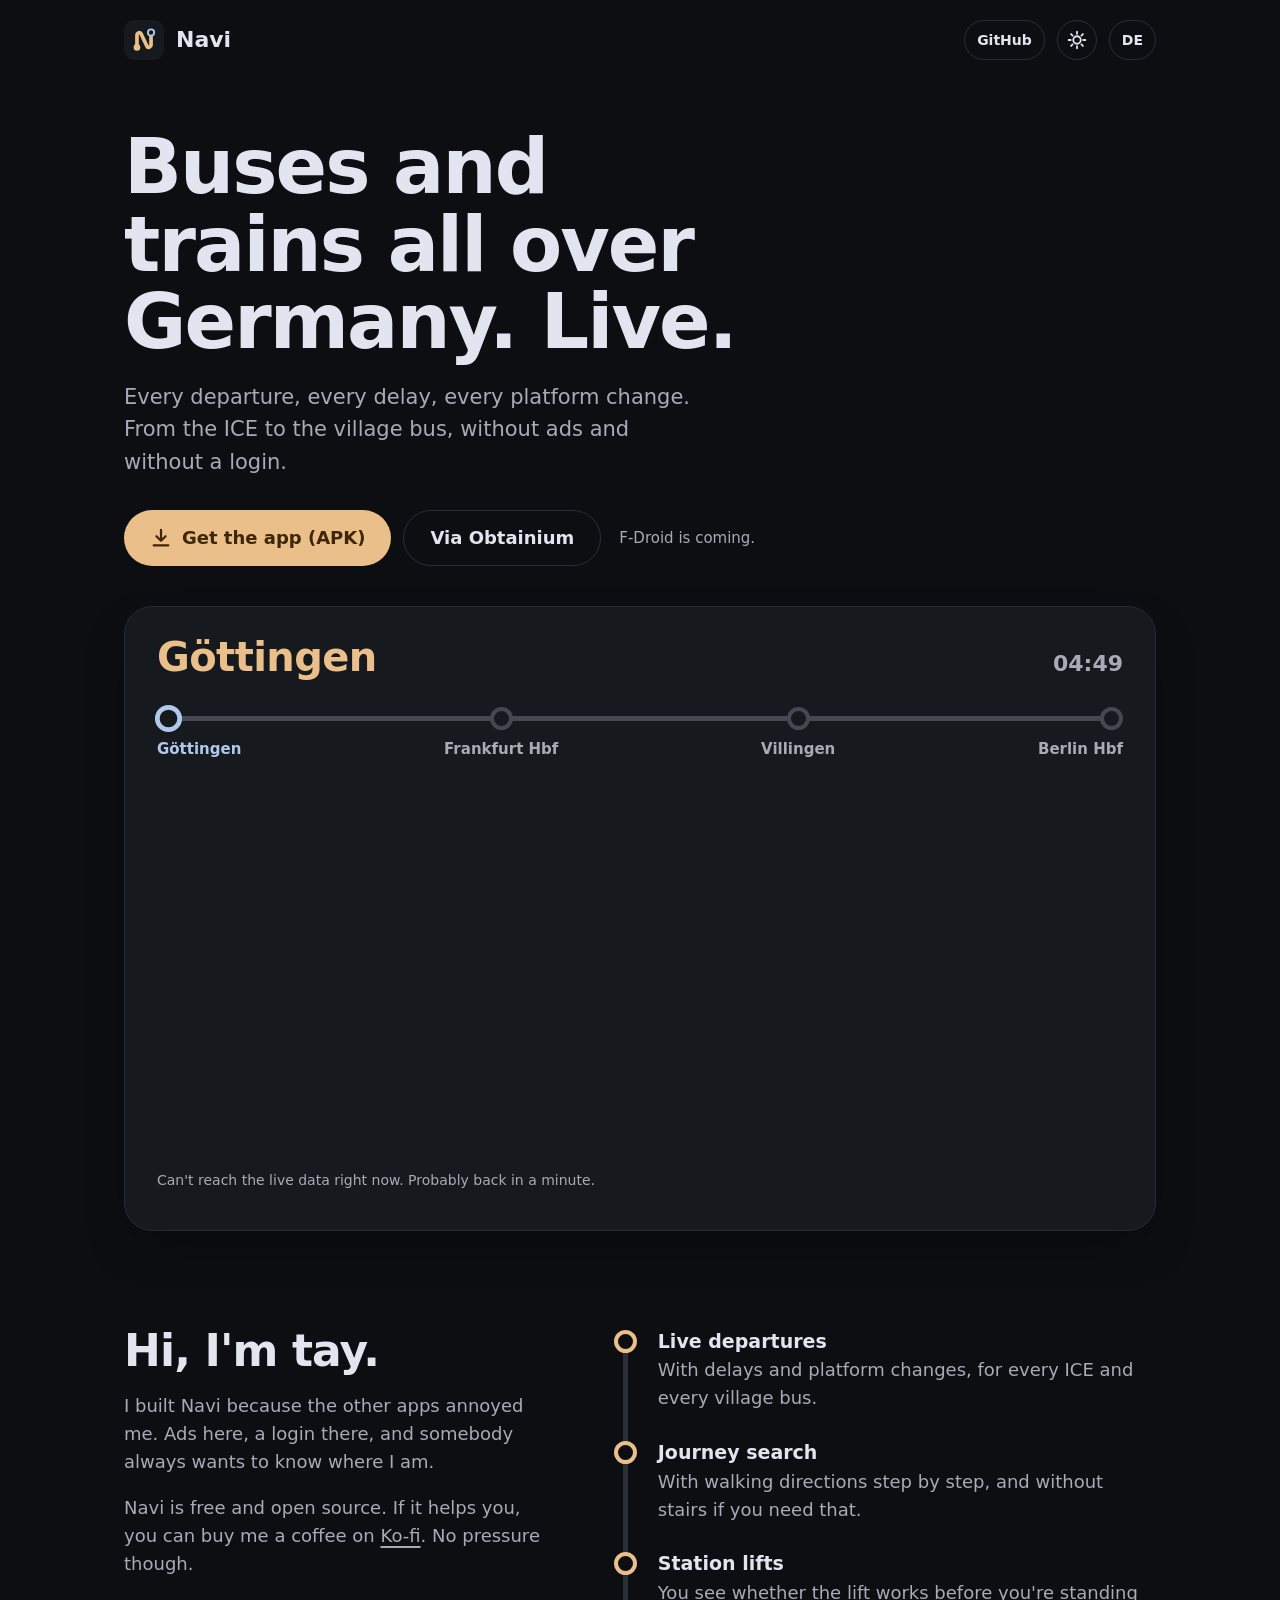
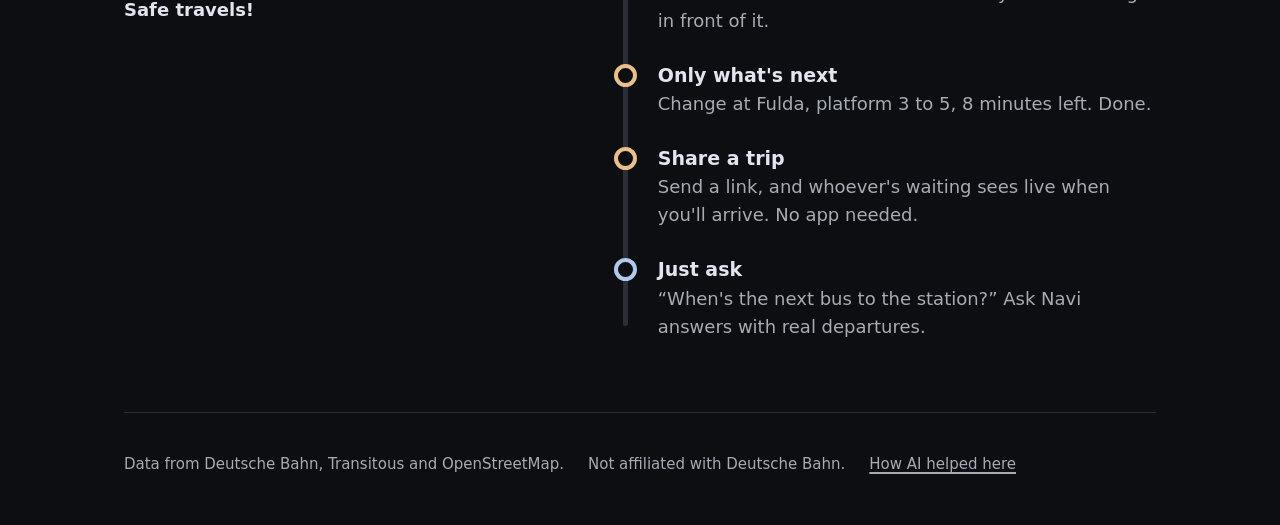
==== commit 999e2eb1: "New look, walking directions and 0.0.1 beta New logo and design: the app and site now look like a tr" ====
--- a/site/index.html
+++ b/site/index.html
@@ -3,126 +3,154 @@
 <head>
 <meta charset="utf-8">
 <meta name="viewport" content="width=device-width, initial-scale=1, viewport-fit=cover">
-<meta name="theme-color" content="#0a0f0e">
+<meta name="theme-color" content="#0c0e12">
 <title>Navi: Bus und Bahn, live</title>
 <meta name="description" content="Navi zeigt dir jede Abfahrt in Deutschland live. Bus, Bahn, Tram. Kostenlos, ohne Werbung, ohne Login.">
 <meta property="og:title" content="Navi: Bus und Bahn, live">
 <meta property="og:description" content="Jede Abfahrt in Deutschland live. Kostenlos und ohne Werbung.">
-<meta property="og:image" content="og.png">
+<meta property="og:image" content="https://taynotfound.github.io/navi/og.png">
 <script>try{if(localStorage.getItem("theme")==="light")document.documentElement.dataset.theme="light"}catch(e){}</script>
-<link rel="icon" href="favicon.png">
-<link rel="preload" href="fonts/dinish.woff2" as="font" type="font/woff2" crossorigin>
+<link rel="icon" href="logo.svg" type="image/svg+xml">
+<link rel="icon" href="favicon.png" sizes="64x64">
+<link rel="apple-touch-icon" href="apple-touch-icon.png">
+<link rel="preload" href="fonts/atkinson-next.woff2" as="font" type="font/woff2" crossorigin>
 <link rel="stylesheet" href="style.css">
+<style>
+  .hero { padding: 48px 0 40px; }
+  .hero h1 { margin: 0; max-width: 15ch; font-size: clamp(40px, 6.4vw, 76px); line-height: 1.02; font-weight: 800; letter-spacing: -.025em; text-wrap: balance; }
+  .hero p { margin: 20px 0 0; max-width: 44ch; font-size: 21px; color: var(--ink-2); }
+  .get { display: flex; flex-wrap: wrap; align-items: center; gap: 12px; margin-top: 32px; }
+  .get .soon { color: var(--ink-2); font-size: 15px; margin-left: 6px; }
+
+  .head { display: flex; align-items: baseline; gap: 16px; margin-bottom: 26px; }
+  .head h2 { margin: 0; font-size: clamp(28px, 4vw, 40px); line-height: 1.1; font-weight: 800; letter-spacing: -.015em; color: #ebbf89; }
+  .head .clock { margin-left: auto; font-size: 22px; font-weight: 700; color: var(--glass-dim); }
+  #board { min-height: 380px; }
+
+  .letter { display: grid; grid-template-columns: minmax(0, 1fr) minmax(0, 1.25fr); gap: 56px; margin-top: 96px; }
+  .letter h2 { margin: 0; font-size: clamp(30px, 4vw, 44px); line-height: 1.08; font-weight: 800; letter-spacing: -.02em; }
+  .letter .intro p { max-width: 40ch; color: var(--ink-2); }
+  .letter .intro p:first-of-type { margin-top: 18px; }
+  .sig { color: var(--ink) !important; font-weight: 700; }
+  /* the feature list is a ride: one stop per thing Navi does */
+  .ride { list-style: none; margin: 0; padding: 0; position: relative; }
+  .ride::before { content: ""; position: absolute; left: 9px; top: 14px; bottom: 14px; width: 5px; border-radius: 3px; background: var(--line); }
+  .ride li { position: relative; padding: 0 0 26px 44px; }
+  .ride li:last-child { padding-bottom: 0; }
+  .ride li::before { content: ""; position: absolute; left: 0; top: 3px; width: 23px; height: 23px; border-radius: 50%; box-sizing: border-box; background: var(--ground); border: 4px solid var(--amber); }
+  .ride li:last-child::before { border-color: var(--next); }
+  .ride b { display: block; font-size: 19px; }
+  .ride span { color: var(--ink-2); }
+  @media (max-width: 800px) {
+    .hero { padding-top: 24px; }
+    .letter { grid-template-columns: 1fr; gap: 32px; margin-top: 72px; }
+    .head .clock { font-size: 18px; }
+  }
+</style>
 </head>
 <body>
-<main class="stop">
-  <div class="disc"><img src="logo.png" alt="Navi" width="70" height="70"></div>
-
-  <div class="topbar">
-    <a class="chip-btn" href="https://github.com/taynotfound/navi" rel="noopener">GitHub</a>
-    <button class="chip-btn theme-btn" id="theme" type="button" aria-label="Helles Design"><svg viewBox="0 0 24 24" fill="none" stroke="currentColor" stroke-width="2.2" stroke-linecap="round" aria-hidden="true"><circle cx="12" cy="12" r="4.5"/><path d="M12 2v2.5M12 19.5V22M2 12h2.5M19.5 12H22M4.9 4.9l1.8 1.8M17.3 17.3l1.8 1.8M4.9 19.1l1.8-1.8M17.3 6.7l1.8-1.8"/></svg></button>
-    <button class="chip-btn" id="lang" type="button">EN</button>
-  </div>
-
-  <section class="mounted" aria-labelledby="name">
-    <div class="plate">
-      <h1 id="name">Navi</h1>
-      <ul class="served" aria-label="Verkehrsmittel" data-i-aria="served">
-        <li class="m-long">ICE · IC</li><li class="m-reg">RE · RB</li><li class="m-s">S</li>
-        <li class="m-u">U</li><li class="m-tram">Tram</li><li class="m-bus">Bus</li>
-      </ul>
-      <p class="say" data-i="say">Bus und Bahn in ganz Deutschland. Live, und ohne Gedöns.</p>
-    </div>
-
-    <div class="case">
-      <div class="case-in">
-        <div class="case-head">
-          <h2><span data-i="dep">Abfahrt</span> <b id="stopname">Göttingen</b></h2>
-          <span class="live" id="live" hidden><i></i><span data-i="live">live</span></span>
-          <span class="clock" id="clock" aria-hidden="true"></span>
-        </div>
-        <div class="stops" role="group" aria-label="Haltestelle wählen" data-i-aria="pick">
-          <button type="button" data-stop="de-DELFI_de:03152:33817" aria-pressed="true">Göttingen</button>
-          <button type="button" data-stop="de-DELFI_de:06412:10" aria-pressed="false">Frankfurt Hbf</button>
-          <button type="button" data-stop="de-DELFI_de:08326:6592" aria-pressed="false">Villingen</button>
-          <button type="button" data-stop="de-DELFI_de:11000:900003201" aria-pressed="false">Berlin Hbf</button>
-        </div>
-        <ol class="board" id="board" aria-live="polite"></ol>
-        <p class="board-note" id="note"></p>
-        <div class="get">
-          <a class="btn btn-main" href="https://github.com/taynotfound/navi/releases/latest" rel="noopener">
-            <svg viewBox="0 0 24 24" fill="none" stroke="currentColor" stroke-width="2.4" stroke-linecap="round" stroke-linejoin="round" aria-hidden="true"><path d="M12 3v12m0 0-5-5m5 5 5-5M4 20h16"/></svg>
-            <span data-i="apk">App holen (APK)</span>
-          </a>
-          <a class="btn btn-alt" href="https://apps.obtainium.imranr.dev/redirect?r=obtainium://add/https://github.com/taynotfound/navi" rel="noopener" data-i="obt">Über Obtainium</a>
-          <span class="soon" data-i="soon">F-Droid kommt noch.</span>
-        </div>
-      </div>
-    </div>
-  </section>
-
-  <section class="case notice-case mounted" aria-labelledby="notice">
-    <div class="case-in">
-      <article class="paper" id="paper">
-        <h2 id="notice">Fahrgastinformation</h2>
-        <p class="valid">Gültig ab sofort</p>
-        <p>Moin,</p>
-        <p>ich bin tay und hab Navi gebaut, weil mich die anderen Apps genervt haben. Werbung hier, Login da, und irgendwer will immer wissen, wo ich gerade bin. Navi kann das Wichtige und lässt dich ansonsten in Ruhe.</p>
-        <ul>
-          <li>Abfahrten live, mit Verspätung und Gleiswechsel. Für jeden ICE und jeden Dorfbus.</li>
-          <li>Verbindungen suchen, auf Wunsch ohne Treppen.</li>
-          <li>Ob der Aufzug am Bahnhof geht, siehst du, bevor du davor stehst.</li>
-          <li>Unterwegs zeigt dir Navi nur, was als Nächstes dran ist. Umsteigen in Fulda, Gleis 3 nach 5, noch 8 Minuten. Fertig.</li>
-          <li>Fahrt teilen: Link rüberschicken, und wer auf dich wartet, sieht live, wann du ankommst. Ohne App.</li>
-          <li>Oder einfach fragen: „Wann fährt der nächste Bus zum Bahnhof?“</li>
-        </ul>
+<div class="wrap">
+  <header class="top">
+    <a class="brand" href="./"><img src="logo.svg" alt="" width="40" height="40">Navi</a>
+    <a class="text-btn" href="https://github.com/taynotfound/navi" rel="noopener">GitHub</a>
+    <button class="icon-btn" id="theme" type="button" aria-label="Helles Design"></button>
+    <button class="text-btn" id="lang" type="button">EN</button>
+  </header>
+
+  <main>
+    <section class="hero">
+      <h1 data-i="h1">Bus und Bahn in ganz Deutschland. Live.</h1>
+      <p data-i="say">Jede Abfahrt, jede Verspätung, jeder Gleiswechsel. Vom ICE bis zum Dorfbus, ohne Werbung und ohne Login.</p>
+      <div class="get">
+        <a class="btn btn-main" href="https://github.com/taynotfound/navi/releases" rel="noopener">
+          <svg viewBox="0 0 24 24" fill="none" stroke="currentColor" stroke-width="2.4" stroke-linecap="round" stroke-linejoin="round" aria-hidden="true"><path d="M12 3v12m0 0-5-5m5 5 5-5M4 20h16"/></svg>
+          <span data-i="apk">App holen (APK)</span>
+        </a>
+        <a class="btn btn-alt" href="https://apps.obtainium.imranr.dev/redirect?r=obtainium://add/https://github.com/taynotfound/navi" rel="noopener" data-i="obt">Über Obtainium</a>
+        <span class="soon" data-i="soon">F-Droid kommt noch.</span>
+      </div>
+    </section>
+
+    <section class="display" aria-labelledby="stopname">
+      <div class="head">
+        <h2 id="stopname">Göttingen</h2>
+        <span class="clock" id="clock" aria-hidden="true"></span>
+      </div>
+      <div class="strip-wrap">
+      <ol class="strip" id="strip" aria-label="Haltestelle wählen" data-i-aria="pick">
+        <li><button type="button" data-stop="de-DELFI_de:03152:33817" aria-pressed="true"><i class="dot"></i>Göttingen</button></li>
+        <li><button type="button" data-stop="de-DELFI_de:06412:10" aria-pressed="false"><i class="dot"></i>Frankfurt Hbf</button></li>
+        <li><button type="button" data-stop="de-DELFI_de:08326:6592" aria-pressed="false"><i class="dot"></i>Villingen</button></li>
+        <li><button type="button" data-stop="de-DELFI_de:11000:900003201" aria-pressed="false"><i class="dot"></i>Berlin Hbf</button></li>
+      </ol>
+      <span class="fill" id="fill" aria-hidden="true"></span>
+      </div>
+      <ol class="board" id="board" aria-live="polite"></ol>
+      <p class="display-foot" id="note"></p>
+    </section>
+
+    <section class="letter" aria-labelledby="hi">
+      <div class="intro" id="intro">
+        <h2 id="hi">Moin, ich bin tay.</h2>
+        <p>Ich hab Navi gebaut, weil mich die anderen Apps genervt haben. Werbung hier, Login da, und irgendwer will immer wissen, wo ich gerade bin.</p>
         <p>Navi kostet nichts und ist Open Source. Wenn’s dir hilft, kannst du mir auf <a href="https://ko-fi.com/taygotkofi" rel="noopener">Ko-fi</a> einen Kaffee ausgeben. Musst du aber nicht.</p>
-        <p class="sig">Gute Fahrt!<br>tay</p>
-      </article>
-    </div>
-  </section>
-
-  <footer class="base">
+        <p class="sig">Gute Fahrt!</p>
+      </div>
+      <ol class="ride" id="ride">
+        <li><b>Abfahrten live</b><span>Mit Verspätung und Gleiswechsel, für jeden ICE und jeden Dorfbus.</span></li>
+        <li><b>Verbindungen suchen</b><span>Mit Fußweg Schritt für Schritt, und auf Wunsch ohne Treppen.</span></li>
+        <li><b>Aufzüge am Bahnhof</b><span>Ob der Aufzug geht, siehst du, bevor du davor stehst.</span></li>
+        <li><b>Unterwegs nur das Nächste</b><span>Umsteigen in Fulda, Gleis 3 nach 5, noch 8 Minuten. Fertig.</span></li>
+        <li><b>Fahrt teilen</b><span>Link rüberschicken, und wer auf dich wartet, sieht live, wann du ankommst. Ohne App.</span></li>
+        <li><b>Einfach fragen</b><span>„Wann fährt der nächste Bus zum Bahnhof?“ Frag Navi antwortet mit echten Abfahrten.</span></li>
+      </ol>
+    </section>
+  </main>
+
+  <footer class="foot">
     <span data-i="data">Daten von der Deutschen Bahn, Transitous und OpenStreetMap.</span>
     <span data-i="notdb">Kein Angebot der Deutschen Bahn.</span>
     <a href="https://github.com/taynotfound/navi/blob/main/AI-DECLARATION.md" data-i="ai">Wie KI hier mitgeholfen hat</a>
   </footer>
-</main>
-
-<template id="paper-en">
-  <h2 id="notice">Passenger information</h2>
-  <p class="valid">Valid from now on</p>
-  <p>Hi,</p>
-  <p>I'm tay and I built Navi because the other apps annoyed me. Ads here, a login there, and somebody always wants to know where I am. Navi does the important stuff and otherwise leaves you alone.</p>
-  <ul>
-    <li>Live departures with delays and platform changes. For every ICE and every village bus.</li>
-    <li>Journey search, without stairs if you need that.</li>
-    <li>You see whether the station lift works before you're standing in front of it.</li>
-    <li>On the way, Navi only shows what's next. Change at Fulda, platform 3 to 5, 8 minutes. Done.</li>
-    <li>Share a trip: send a link, and whoever's waiting sees live when you'll arrive. No app needed.</li>
-    <li>Or just ask: “When's the next bus to the station?”</li>
-  </ul>
-  <p>Navi is free and open source. If it helps you, you can buy me a coffee on <a href="https://ko-fi.com/taygotkofi" rel="noopener">Ko-fi</a>. No pressure though.</p>
-  <p class="sig">Safe travels!<br>tay</p>
+</div>
+
+<template id="letter-en">
+  <div class="intro">
+    <h2 id="hi">Hi, I'm tay.</h2>
+    <p>I built Navi because the other apps annoyed me. Ads here, a login there, and somebody always wants to know where I am.</p>
+    <p>Navi is free and open source. If it helps you, you can buy me a coffee on <a href="https://ko-fi.com/taygotkofi" rel="noopener">Ko-fi</a>. No pressure though.</p>
+    <p class="sig">Safe travels!</p>
+  </div>
+  <ol class="ride">
+    <li><b>Live departures</b><span>With delays and platform changes, for every ICE and every village bus.</span></li>
+    <li><b>Journey search</b><span>With walking directions step by step, and without stairs if you need that.</span></li>
+    <li><b>Station lifts</b><span>You see whether the lift works before you're standing in front of it.</span></li>
+    <li><b>Only what's next</b><span>Change at Fulda, platform 3 to 5, 8 minutes left. Done.</span></li>
+    <li><b>Share a trip</b><span>Send a link, and whoever's waiting sees live when you'll arrive. No app needed.</span></li>
+    <li><b>Just ask</b><span>“When's the next bus to the station?” Ask Navi answers with real departures.</span></li>
+  </ol>
 </template>
 
 <script>
 // local previews talk to a dev server; the published site always uses the real API
 const API = /^(localhost|127\.0\.0\.1|10\.0\.2\.2)$/.test(location.hostname) ? `http://${location.hostname}:8090` : "https://navi-api.taymaerz.de";
 const EN = {
-  served: "Transport modes", say: "Buses and trains all over Germany. Live, and without the nonsense.",
-  dep: "Departures", live: "live", pick: "Choose a stop",
-  apk: "Get the app (APK)", obt: "Via Obtainium", soon: "F-Droid is coming.",
+  h1: "Buses and trains all over Germany. Live.",
+  say: "Every departure, every delay, every platform change. From the ICE to the village bus, without ads and without a login.",
+  pick: "Choose a stop", apk: "Get the app (APK)", obt: "Via Obtainium", soon: "F-Droid is coming.",
   data: "Data from Deutsche Bahn, Transitous and OpenStreetMap.", notdb: "Not affiliated with Deutsche Bahn.", ai: "How AI helped here",
   onTime: "on time", cancelled: "cancelled", empty: "Nothing leaves here in the next 90 minutes. Time for a coffee.",
-  offline: "Can't reach the live data right now. Probably back in a minute.", updated: "As of", via: "via"
+  offline: "Can't reach the live data right now. Probably back in a minute.", updated: "Live, as of", via: "via",
+  light: "Light design", dark: "Dark design"
 };
-const DE = {}; document.querySelectorAll("[data-i]").forEach(e => DE[e.dataset.i] = e.innerHTML);
+const DE = {};
+document.querySelectorAll("[data-i]").forEach(e => DE[e.dataset.i] = e.innerHTML);
 document.querySelectorAll("[data-i-aria]").forEach(e => DE[e.dataset.iAria] = e.getAttribute("aria-label"));
 Object.assign(DE, { onTime: "pünktlich", cancelled: "fällt aus", empty: "In den nächsten 90 Minuten fährt hier nichts. Zeit für einen Kaffee.",
-  offline: "Die Live-Daten sind gerade nicht erreichbar. Gleich nochmal probieren.", updated: "Stand", via: "über" });
-const paperDE = document.getElementById("paper").innerHTML;
-const paperEN = document.getElementById("paper-en").innerHTML;
+  offline: "Die Live-Daten sind gerade nicht erreichbar. Gleich nochmal probieren.", updated: "Live, Stand", via: "über",
+  light: "Helles Design", dark: "Dunkles Design" });
+const letter = document.querySelector(".letter");
+const letterDE = letter.innerHTML, letterEN = document.getElementById("letter-en").innerHTML;
 
 let lang = "de";
 try { lang = localStorage.getItem("lang") || (/^de\b/i.test(navigator.language) ? "de" : "en"); } catch (e) {}
@@ -131,65 +159,74 @@
   document.documentElement.lang = lang;
   document.querySelectorAll("[data-i]").forEach(e => { e.innerHTML = T(e.dataset.i); });
   document.querySelectorAll("[data-i-aria]").forEach(e => e.setAttribute("aria-label", T(e.dataset.iAria)));
-  document.getElementById("paper").innerHTML = lang === "en" ? paperEN : paperDE;
-  document.getElementById("lang").textContent = lang === "en" ? "DE" : "EN";
-  document.getElementById("lang").setAttribute("aria-label", lang === "en" ? "Auf Deutsch lesen" : "Read in English");
+  letter.innerHTML = lang === "en" ? letterEN : letterDE;
+  const b = document.getElementById("lang");
+  b.textContent = lang === "en" ? "DE" : "EN";
+  b.setAttribute("aria-label", lang === "en" ? "Auf Deutsch lesen" : "Read in English");
 }
 
 const MODE = { HIGHSPEED_RAIL: "m-long", LONG_DISTANCE: "m-long", NIGHT_RAIL: "m-long", REGIONAL_FAST_RAIL: "m-reg", REGIONAL_RAIL: "m-reg", RAIL: "m-reg",
   SUBURBAN: "m-s", SUBWAY: "m-u", METRO: "m-u", TRAM: "m-tram", BUS: "m-bus", COACH: "m-bus", FERRY: "m-ferry" };
 const esc = s => String(s ?? "").replace(/[&<>"']/g, c => ({ "&": "&amp;", "<": "&lt;", ">": "&gt;", '"': "&quot;", "'": "&#39;" }[c]));
-const hhmm = s => s ? new Date(s).toLocaleTimeString("de-DE", { hour: "2-digit", minute: "2-digit" }) : "–";
-const clock = () => document.getElementById("clock").textContent = new Date().toLocaleTimeString("de-DE", { hour: "2-digit", minute: "2-digit" });
+const hhmm = s => s ? new Date(s).toLocaleTimeString("de-DE", { hour: "2-digit", minute: "2-digit" }) : "";
+const clock = () => document.getElementById("clock").textContent = hhmm(new Date().toISOString());
 clock(); setInterval(clock, 15000);
 
-let current = { id: "de-DELFI_de:03152:33817", name: "Göttingen" };
-let lastRows = null;
+const buttons = [...document.querySelectorAll("#strip button")];
+let current = buttons[0].dataset.stop, lastRows = null;
+
+// the amber part of the strip runs up to the chosen stop, like the part of a ride that's behind you
+function syncStrip() {
+  const i = buttons.findIndex(b => b.dataset.stop === current);
+  buttons.forEach((b, j) => b.querySelector(".dot").classList.toggle("passed", j < i));
+  const strip = document.getElementById("strip"), dot = buttons[i].querySelector(".dot");
+  const x = dot.getBoundingClientRect().left - strip.getBoundingClientRect().left;
+  document.getElementById("fill").style.width = Math.max(0, x) + "px";
+}
 
 function row(r, i) {
   const late = r.delay != null && r.delay > 0;
   const status = r.cancelled ? `<small class="bad">${T("cancelled")}</small>`
     : r.delay == null ? "" : late ? `<small class="${r.delay < 5 ? "late" : "bad"}">+${r.delay}</small>` : `<small class="ok">${T("onTime")}</small>`;
-  const color = r.color && r.color.toLowerCase() !== "ffffff" ? ` style="background:#${esc(r.color)}"` : "";
+  const color = r.color && /^[0-9a-f]{6}$/i.test(r.color) && r.color.toLowerCase() !== "ffffff" ? ` style="background:#${r.color}"` : "";
   const changed = r.platform && r.scheduledPlatform && r.platform !== r.scheduledPlatform;
   const via = r.via && r.via.length ? `<small>${T("via")} ${esc(r.via.slice(0, 3).join(", "))}</small>` : "";
   return `<li class="dep${r.cancelled ? " cancelled" : ""}" style="--i:${i}">
     <span class="t">${hhmm(r.scheduledTime)}${status}</span>
-    <span class="ln ${MODE[r.mode] || "m-other"}"${color}>${esc(r.line)}</span>
-    <span class="to">${esc(r.headsign || "–")}${via}</span>
+    <span class="ln ${MODE[r.mode] || ""}"${color}>${esc(r.line)}</span>
+    <span class="to">${esc(r.headsign || "")}${via}</span>
     <span class="pl${changed ? " changed" : ""}">${esc(r.platform || "")}</span></li>`;
 }
-
 function renderBoard(rows) {
   const now = Date.now() - 60000;
   const next = rows.filter(r => new Date(r.time).getTime() >= now).slice(0, 7);
-  document.getElementById("board").innerHTML = next.length ? next.map(row).join("") : `<li class="dep">${T("empty")}</li>`;
-}
-
+  document.getElementById("board").innerHTML = next.length ? next.map(row).join("") : `<li class="dep empty">${T("empty")}</li>`;
+}
 async function loadBoard() {
   const note = document.getElementById("note");
   try {
-    const r = await fetch(`${API}/v1/board?stop=${encodeURIComponent(current.id)}`);
+    const r = await fetch(`${API}/v1/board?stop=${encodeURIComponent(current)}`);
     if (!r.ok) throw new Error(r.status);
     const d = await r.json();
     lastRows = d.rows;
     renderBoard(d.rows);
-    document.getElementById("live").hidden = false;
-    note.textContent = `${T("updated")} ${hhmm(new Date().toISOString())}`;
+    note.innerHTML = `<i class="live-dot"></i>${T("updated")} ${hhmm(new Date().toISOString())}`;
   } catch (e) {
-    document.getElementById("live").hidden = true;
     if (!lastRows) document.getElementById("board").innerHTML = "";
     note.textContent = T("offline");
   }
 }
 
-document.querySelectorAll(".stops button").forEach(b => b.addEventListener("click", () => {
-  document.querySelectorAll(".stops button").forEach(x => x.setAttribute("aria-pressed", String(x === b)));
-  current = { id: b.dataset.stop, name: b.textContent };
-  document.getElementById("stopname").textContent = current.name;
+buttons.forEach(b => b.addEventListener("click", () => {
+  buttons.forEach(x => x.setAttribute("aria-pressed", String(x === b)));
+  current = b.dataset.stop;
+  document.getElementById("stopname").textContent = b.textContent;
   lastRows = null;
+  syncStrip();
   loadBoard();
 }));
+addEventListener("resize", syncStrip);
+
 document.getElementById("lang").addEventListener("click", () => {
   lang = lang === "en" ? "de" : "en";
   try { localStorage.setItem("lang", lang); } catch (e) {}
@@ -200,13 +237,13 @@
 
 // dark is the default; light is opt-in and remembered
 const themeBtn = document.getElementById("theme");
-const SUN = themeBtn.innerHTML;
+const SUN = '<svg viewBox="0 0 24 24" fill="none" stroke="currentColor" stroke-width="2.2" stroke-linecap="round" aria-hidden="true"><circle cx="12" cy="12" r="4.5"/><path d="M12 2v2.5M12 19.5V22M2 12h2.5M19.5 12H22M4.9 4.9l1.8 1.8M17.3 17.3l1.8 1.8M4.9 19.1l1.8-1.8M17.3 6.7l1.8-1.8"/></svg>';
 const MOON = '<svg viewBox="0 0 24 24" fill="none" stroke="currentColor" stroke-width="2.2" stroke-linecap="round" stroke-linejoin="round" aria-hidden="true"><path d="M20 14.5A8 8 0 0 1 9.5 4a8 8 0 1 0 10.5 10.5Z"/></svg>';
 function syncTheme() {
   const light = document.documentElement.dataset.theme === "light";
   themeBtn.innerHTML = light ? MOON : SUN;
-  themeBtn.setAttribute("aria-label", light ? (lang === "en" ? "Dark design" : "Dunkles Design") : (lang === "en" ? "Light design" : "Helles Design"));
-  document.querySelector('meta[name="theme-color"]').content = light ? "#f6faf8" : "#0a0f0e";
+  themeBtn.setAttribute("aria-label", T(light ? "dark" : "light"));
+  document.querySelector('meta[name="theme-color"]').content = light ? "#f9f9fe" : "#0c0e12";
 }
 themeBtn.addEventListener("click", () => {
   const light = document.documentElement.dataset.theme !== "light";
@@ -217,6 +254,7 @@
 
 applyLang();
 syncTheme();
+syncStrip();
 loadBoard();
 setInterval(() => { if (!document.hidden) loadBoard(); }, 45000);
 </script>
--- a/site/style.css
+++ b/site/style.css
@@ -1,316 +1,162 @@
-/* Navi – "Die Haltestelle". Always dark: the stop at night. A stop you walk up to: pole, sign plate, glass timetable case.
-   Colours: M3 tonal palette generated from the logo (teal #1FA39A, coral #F0603F), same as the app. */
-
+/* Navi: the passenger display above the train door. Dark glass, amber text, a blue ring for "next". */
 @font-face {
-  font-family: "DINish";
-  src: url("fonts/dinish.woff2") format("woff2-variations"), url("fonts/dinish.woff2") format("woff2");
-  font-weight: 100 900;
-  font-stretch: 75% 125%;
+  font-family: "Atkinson";
+  src: url("fonts/atkinson-next.woff2") format("woff2");
+  font-weight: 200 800;
   font-display: swap;
 }
 
 :root {
+  --ground: #0c0e12;
+  --panel: #111418;
+  --raised: #1c2026;
+  --line: #2a2f37;
+  --ink: #e2e5ef;
+  --ink-2: #a7abb4;
+  --amber: #ebbf89;
+  --on-amber: #3d2706;
+  --next: #b0c8ec;
+  --ok: #8bd8a0;
+  --late: #f5a06e;
+  --bad: #ff9993;
+  /* the display itself never changes with the theme, like the real one */
+  --glass: #161a1f;
+  --glass-edge: #262b33;
+  --glass-ink: #e2e5ef;
+  --glass-dim: #a7abb4;
+  --track: #444850;
+  --font: "Atkinson", system-ui, sans-serif;
   color-scheme: dark;
-  /* night at the stop */
-  --ground: #0a0f0e;
-  --ground-2: #0e1514;
-  --surface: #131b1a;
-  --surface-hi: #1d2826;
-  --line: #3f4a48;
-  --ink: #dce8e5;
-  --ink-2: #a2adab;
-  --plate: #265b56;        /* enamel sign plate = primary container */
-  --plate-ink: #b8eee7;
-  --plate-edge: #9cd1ca;
-  --teal: #9cd1ca;
-  --teal-ink: #0e4844;
-  --live: #f9b7a7;         /* coral = live / changes */
-  --live-ink: #613429;
-  --live-plate: #76463a;
-  --live-plate-ink: #ffdbd3; /* text on the coral container */
-  --ok: #8bd8a0;
-  --late: #f2c27a;
-  --bad: #ffa49a;
-  --metal: linear-gradient(180deg, #5d6b69, #2a3433 45%, #46524f);
-  --glass: #0d1413;
-  --pole: #39443f;
-  --radius-plate: 28px;
-  --radius-case: 24px;
-  --ease-out: cubic-bezier(.16, 1, .3, 1);
-  --spring: cubic-bezier(.34, 1.4, .64, 1);
-  --din: "DINish", "DIN 1451", "Bahnschrift", "D-DIN", sans-serif;
 }
-
-
-/* the same stop in daylight – opt-in via the theme button */
 :root[data-theme="light"] {
+  --ground: #f9f9fe;
+  --panel: #f2f3fa;
+  --raised: #e5e8f0;
+  --line: #d6dae4;
+  --ink: #2e333a;
+  --ink-2: #5b5f67;
+  --amber: #7f571e;
+  --on-amber: #fff7f3;
+  --next: #406189;
+  --ok: #1b7a3a;
+  --late: #9c4a14;
+  --bad: #b3261e;
   color-scheme: light;
-  --ground: #f6faf8;
-  --ground-2: #eef5f3;
-  --surface: #ffffff;
-  --surface-hi: #e1eae8;
-  --line: #a9b4b2;
-  --ink: #1c2625;
-  --ink-2: #4d5957;
-  --plate: #a8f0e8;
-  --plate-ink: #00403b;
-  --plate-edge: #1d6a64;
-  --teal: #1d6a64;
-  --teal-ink: #e1fffb;
-  --live: #8c4e40;
-  --live-ink: #fff7f6;
-  --live-plate: #fdad9b;
-  --live-plate-ink: #622d20;
-  --ok: #1b7a3a;
-  --late: #8a5b00;
-  --bad: #b3261e;
-  --metal: linear-gradient(180deg, #c7d1cf, #9aa6a3 45%, #bcc6c4);
-  --glass: #f2f7f6;
-  --pole: #9aa6a3;
 }
 
 * { box-sizing: border-box; }
-html { -webkit-text-size-adjust: 100%; scroll-behavior: smooth; scrollbar-color: var(--line) var(--ground); }
+html { -webkit-text-size-adjust: 100%; }
 body {
   margin: 0;
   background: var(--ground);
   color: var(--ink);
-  font: 400 18px/1.5 var(--din);
+  font: 400 18px/1.55 var(--font);
   font-variant-numeric: tabular-nums;
-  -webkit-font-smoothing: antialiased;
-  caret-color: var(--teal);
-  overflow-x: hidden;
 }
-::selection { background: var(--plate); color: var(--plate-ink); }
-:focus-visible { outline: 3px solid var(--live); outline-offset: 3px; border-radius: 8px; }
-a { color: var(--teal); text-underline-offset: .2em; text-decoration-thickness: 1.5px; }
-a:hover { text-decoration-thickness: 2.5px; }
-img { display: block; }
-.vh { position: absolute; width: 1px; height: 1px; overflow: hidden; clip: rect(0 0 0 0); white-space: nowrap; }
+::selection { background: var(--amber); color: var(--on-amber); }
+a { color: inherit; text-underline-offset: .2em; text-decoration-thickness: 1.5px; }
+a:hover { color: var(--amber); }
+:focus-visible { outline: 3px solid var(--next); outline-offset: 3px; border-radius: 6px; }
+html { scrollbar-color: var(--track) var(--ground); }
 
-/* ---------- the stop: a pole everything hangs on ---------- */
-.stop {
-  --pole-x: 44px;
-  position: relative;
-  max-width: 1040px;
-  margin: 0 auto;
-  padding: 0 20px 96px calc(var(--pole-x) + 44px);
+.wrap { max-width: 1080px; margin: 0 auto; padding: 0 24px; }
+@media (max-width: 600px) { .wrap { padding: 0 16px; } }
+
+/* top bar */
+.top { display: flex; align-items: center; gap: 12px; padding: 20px 0; }
+.brand { display: flex; align-items: center; gap: 12px; text-decoration: none; font-weight: 800; font-size: 22px; margin-right: auto; }
+.brand img { width: 40px; height: 40px; }
+.icon-btn, .text-btn {
+  display: inline-grid; place-items: center; height: 40px; min-width: 40px; padding: 0 12px;
+  border: 1px solid var(--line); border-radius: 20px; background: none; color: var(--ink);
+  font: 700 14px/1 var(--font); text-decoration: none; cursor: pointer;
+  transition: background .15s, border-color .15s;
 }
-.stop::before { /* the pole */
-  content: "";
-  position: absolute;
-  left: calc(20px + var(--pole-x) - 6px);
-  top: 120px;
-  bottom: 0;
-  width: 12px;
-  border-radius: 6px 6px 0 0;
-  background: var(--metal);
-  box-shadow: 4px 0 14px rgba(0, 0, 0, .25);
+.icon-btn { padding: 0; }
+.icon-btn svg { width: 20px; height: 20px; }
+.icon-btn:hover, .text-btn:hover { background: var(--raised); color: var(--ink); }
+
+/* buttons */
+.btn {
+  display: inline-flex; align-items: center; gap: 10px; height: 56px; padding: 0 26px;
+  border-radius: 28px; font: 700 18px/1 var(--font); text-decoration: none; cursor: pointer;
+  transition: border-radius .2s cubic-bezier(.2,.9,.3,1.2), transform .2s cubic-bezier(.2,.9,.3,1.2), background .15s;
 }
-.disc { /* the round stop sign at the top of the pole */
-  position: absolute;
-  left: calc(20px + var(--pole-x) - 52px);
-  top: 20px;
-  width: 104px;
-  height: 104px;
-  border-radius: 50%;
-  background: var(--plate);
-  border: 4px solid var(--plate-edge);
-  display: grid;
-  place-items: center;
-  box-shadow: 0 10px 24px rgba(0, 0, 0, .35);
-  z-index: 1;
+.btn svg { width: 22px; height: 22px; }
+.btn:active { border-radius: 14px; transform: scale(.97); }
+.btn-main { background: var(--amber); color: var(--on-amber); }
+.btn-main:hover { color: var(--on-amber); border-radius: 18px; }
+.btn-alt { border: 1.5px solid var(--line); color: var(--ink); }
+.btn-alt:hover { background: var(--raised); color: var(--ink); }
+
+/* the display */
+.display {
+  background: var(--glass); color: var(--glass-ink);
+  border: 1px solid var(--glass-edge); border-radius: 28px;
+  padding: 28px 32px 24px;
+  box-shadow: 0 20px 50px -20px rgb(0 0 0 / .55);
 }
-.disc img { width: 70px; height: 70px; border-radius: 18px; }
+@media (max-width: 600px) { .display { padding: 22px 18px 18px; border-radius: 24px; } }
+.amber { color: #ebbf89; }
+.dim { color: var(--glass-dim); }
 
-.topbar { display: flex; justify-content: flex-end; gap: 8px; padding: 28px 0 0; min-height: 76px; }
-.chip-btn {
-  font: 700 15px/1 var(--din);
-  letter-spacing: .04em;
-  color: var(--ink-2);
-  background: transparent;
-  border: 2px solid var(--line);
-  border-radius: 10px;
-  padding: 10px 13px;
-  cursor: pointer;
-  text-decoration: none;
+/* the horizontal route strip: stops as dots, the selected/next one as a blue ring */
+.strip-wrap { position: relative; }
+.strip { position: relative; display: flex; justify-content: space-between; list-style: none; margin: 0; padding: 0; }
+.strip::before { content: ""; position: absolute; left: 9px; right: 9px; top: 9px; height: 5px; border-radius: 3px; background: var(--track); }
+.strip-wrap .fill { position: absolute; z-index: 0; left: 9px; top: 9px; height: 5px; border-radius: 3px; background: #ebbf89; transition: width .5s cubic-bezier(.2,.8,.2,1); }
+.strip li { position: relative; z-index: 1; display: flex; flex-direction: column; align-items: center; gap: 10px; min-width: 0; }
+.strip li:first-child { align-items: flex-start; }
+.strip li:last-child { align-items: flex-end; }
+.dot { width: 23px; height: 23px; border-radius: 50%; background: var(--glass); border: 4px solid var(--track); transition: border-color .2s, background .2s, transform .25s cubic-bezier(.2,.9,.3,1.4); }
+.dot.passed { background: #ebbf89; border-color: #ebbf89; }
+.dot.next { border-color: #b0c8ec; transform: scale(1.18); }
+.strip button {
+  all: unset; cursor: pointer; display: flex; flex-direction: column; align-items: inherit; gap: 10px;
+  font: 700 15px/1.2 var(--font); color: var(--glass-dim); text-align: center; border-radius: 8px;
 }
-.chip-btn:hover { color: var(--ink); border-color: var(--ink-2); }
-.chip-btn svg { width: 20px; height: 20px; display: block; }
-.theme-btn { padding: 8px 10px; }
+.strip li:first-child button { text-align: left; }
+.strip li:last-child button { text-align: right; }
+.strip button:hover { color: var(--glass-ink); }
+@media (max-width: 600px) { .strip button { font-size: 13px; max-width: 76px; } }
+.strip button:hover .dot { border-color: #b0c8ec; }
+.strip button[aria-pressed="true"] { color: #b0c8ec; }
+.strip button[aria-pressed="true"] .dot { border-color: #b0c8ec; transform: scale(1.18); }
+.strip button:focus-visible { outline: 3px solid #b0c8ec; outline-offset: 4px; }
 
-/* bracket that mounts a plate on the pole */
-.mounted { position: relative; }
-.mounted::before {
-  content: "";
-  position: absolute;
-  left: -50px;
-  top: 38px;
-  width: 50px;
-  height: 14px;
-  border-radius: 4px;
-  background: var(--metal);
+/* departure rows */
+.board { list-style: none; margin: 18px 0 0; padding: 0; }
+.dep {
+  display: grid; grid-template-columns: 66px 84px 1fr auto; gap: 14px; align-items: center;
+  padding: 13px 0; border-top: 1px solid var(--glass-edge);
+  animation: in .45s cubic-bezier(.2,.8,.2,1) both; animation-delay: calc(var(--i, 0) * 40ms);
 }
+@keyframes in { from { transform: translateY(8px); } }
+.dep .t { font-weight: 800; font-size: 20px; color: #ebbf89; line-height: 1.1; }
+.dep .t small { display: block; font-size: 13px; font-weight: 700; margin-top: 3px; }
+.ok { color: #8bd8a0; } .late { color: #f5a06e; } .bad { color: #ff9993; }
+.ln { justify-self: start; padding: 5px 9px; border-radius: 8px; font-weight: 800; font-size: 15px; line-height: 1.1; color: #fff; background: #546e7a; white-space: nowrap; max-width: 84px; overflow: hidden; text-overflow: ellipsis; }
+.dep .to { font-weight: 700; font-size: 18px; line-height: 1.25; min-width: 0; overflow-wrap: anywhere; }
+.dep .to small { display: block; font-weight: 400; font-size: 14px; color: var(--glass-dim); }
+.dep .pl { font-weight: 800; font-size: 16px; min-width: 34px; text-align: center; padding: 5px 7px; border-radius: 8px; background: #21262d; }
+.dep .pl:empty { visibility: hidden; }
+.dep .pl.changed { background: #ebbf89; color: #3d2706; }
+.dep.cancelled .to, .dep.cancelled .t { text-decoration: line-through; opacity: .7; }
+.dep.empty { display: block; color: var(--glass-dim); }
+@media (max-width: 600px) {
+  .dep { grid-template-columns: 52px 74px 1fr auto; gap: 10px; }
+  .ln { font-size: 13px; max-width: 74px; padding: 5px 7px; }
+  .dep .t { font-size: 18px; }
+  .dep .to { font-size: 16px; }
+}
+.m-long { background: #b0283a; } .m-reg { background: #5b4ba8; } .m-s { background: #2e7d32; }
+.m-u { background: #1565c0; } .m-tram { background: #c2410c; } .m-bus { background: #7b1fa2; } .m-ferry { background: #00838f; }
 
-/* ---------- the stop-name plate ---------- */
-.plate {
-  background: var(--plate);
-  color: var(--plate-ink);
-  border-radius: var(--radius-plate);
-  padding: 28px 32px 30px;
-  box-shadow: inset 0 0 0 3px var(--plate-edge), 0 18px 40px -18px rgba(0, 0, 0, .6);
-}
-.plate h1 {
-  margin: 0;
-  font: 800 clamp(84px, 17vw, 184px)/.84 var(--din);
-  font-stretch: 80%;
-  letter-spacing: -.02em;
-}
-.plate .served { display: flex; flex-wrap: wrap; gap: 8px; margin: 20px 0 0; padding: 0; list-style: none; }
-.plate .served li {
-  font: 700 15px/1 var(--din);
-  letter-spacing: .03em;
-  padding: 7px 10px 6px;
-  border-radius: 8px;
-  color: #fff;
-}
-.plate .say { margin: 22px 0 0; font-size: clamp(20px, 2.4vw, 26px); line-height: 1.38; max-width: 34ch; font-weight: 500; }
-
-/* line colours (same as the app's mode colours) */
-.m-long { background: #b0283a; } .m-reg { background: #5b4ba8; } .m-s { background: #2e7d32; }
-.m-u { background: #1565c0; } .m-tram { background: #c2410c; } .m-bus { background: #7b1fa2; }
-.m-ferry { background: #00838f; } .m-other { background: #546e7a; }
-
-/* ---------- the glass timetable case ---------- */
-.case {
-  margin-top: 28px;
-  border-radius: var(--radius-case);
-  padding: 10px;
-  background: var(--metal);
-  box-shadow: 0 24px 48px -24px rgba(0, 0, 0, .7);
-}
-.case-in {
-  border-radius: calc(var(--radius-case) - 8px);
-  background: var(--glass);
-  padding: 20px 22px 22px;
-  position: relative;
-  overflow: hidden;
-}
-.case-in::after { /* glass reflection, one diagonal sheen */
-  content: "";
-  position: absolute;
-  inset: 0;
-  background: linear-gradient(115deg, transparent 0 58%, rgba(255, 255, 255, .045) 58% 66%, transparent 66%);
-  pointer-events: none;
-}
-.case-head { display: flex; align-items: center; flex-wrap: wrap; gap: 10px 16px; margin-bottom: 14px; }
-.case-head h2 { margin: 0; font: 800 26px/1.1 var(--din); font-stretch: 85%; letter-spacing: .01em; }
-.case-head h2 span { color: var(--ink-2); font-weight: 500; }
-.live { display: inline-flex; align-items: center; gap: 7px; font: 700 14px/1 var(--din); color: var(--live); }
-.live i { width: 9px; height: 9px; border-radius: 50%; background: var(--live); }
-.clock { margin-left: auto; font: 700 22px/1 var(--din); font-stretch: 110%; color: var(--ink-2); }
-
-.stops { display: flex; flex-wrap: wrap; gap: 4px; margin: 0 0 14px; }
-.stops button {
-  font: 700 15px/1 var(--din);
-  color: var(--ink);
-  background: var(--surface-hi);
-  border: 0;
-  padding: 11px 14px;
-  border-radius: 6px;
-  cursor: pointer;
-  transition: border-radius .4s var(--spring), background .2s, color .2s;
-}
-.stops button:first-child { border-radius: 999px 6px 6px 999px; }
-.stops button:last-child { border-radius: 6px 999px 999px 6px; }
-.stops button[aria-pressed="true"] { background: var(--teal); color: var(--teal-ink); border-radius: 999px; }
-
-.board { list-style: none; margin: 0; padding: 0; min-height: 300px; }
-.dep {
-  display: grid;
-  grid-template-columns: 62px auto 1fr auto;
-  gap: 14px;
-  align-items: center;
-  padding: 11px 2px;
-  border-top: 1px solid var(--line);
-  animation: flip .55s var(--ease-out) both;
-  animation-delay: calc(var(--i, 0) * 45ms);
-}
-.dep:first-child { border-top: 0; }
-@keyframes flip { from { clip-path: inset(0 0 100% 0); opacity: .2; transform: translateY(-6px); } to { clip-path: inset(0); opacity: 1; transform: none; } }
-.dep .t { font: 800 22px/1 var(--din); font-stretch: 110%; }
-.dep .t small { display: block; margin-top: 4px; font: 700 13px/1 var(--din); font-stretch: 100%; }
-.dep .ln { font: 700 15px/1 var(--din); padding: 7px 9px 6px; border-radius: 8px; color: #fff; white-space: nowrap; }
-.dep .to { font-weight: 700; font-size: 19px; line-height: 1.32; min-width: 0; overflow: hidden; text-overflow: ellipsis; white-space: nowrap; }
-.dep .to small { display: block; font-weight: 400; font-size: 14px; color: var(--ink-2); overflow: hidden; text-overflow: ellipsis; }
-.dep .pl { font: 800 17px/1 var(--din); min-width: 40px; text-align: center; padding: 8px 6px; border-radius: 8px; background: var(--surface-hi); }
-.dep .pl.changed { background: var(--live-plate); color: var(--live-plate-ink); }
-.dep.cancelled .to, .dep.cancelled .t { text-decoration: line-through; text-decoration-thickness: 2px; }
-.ok { color: var(--ok); } .late { color: var(--late); } .bad { color: var(--bad); }
-.board-note { margin: 12px 0 0; font-size: 14px; color: var(--ink-2); min-height: 1.5em; }
-
-.get { display: flex; flex-wrap: wrap; align-items: center; gap: 12px; margin-top: 18px; padding-top: 18px; border-top: 2px solid var(--line); }
-.btn {
-  display: inline-flex;
-  align-items: center;
-  gap: 10px;
-  min-height: 58px;
-  padding: 0 26px;
-  border-radius: 999px;
-  font: 800 19px/1 var(--din);
-  letter-spacing: .01em;
-  text-decoration: none;
-  transition: border-radius .45s var(--spring), transform .45s var(--spring), background .2s;
-}
-.btn:hover { border-radius: 18px; }
-.btn:active { transform: scale(.97); }
-.btn svg { width: 22px; height: 22px; flex: none; }
-.btn-main { background: var(--teal); color: var(--teal-ink); }
-.btn-alt { background: var(--surface-hi); color: var(--ink); }
-.get .soon { font-size: 15px; color: var(--ink-2); }
-
-/* ---------- the printed notice in the second case ("Fahrgastinformation") ---------- */
-.notice-case { margin-top: 40px; }
-.paper {
-  background: #f4f4ef;
-  color: #1b1d1c;
-  border-radius: 4px;
-  padding: clamp(24px, 4vw, 44px) clamp(22px, 4vw, 48px);
-  max-width: 68ch;
-  box-shadow: 0 2px 0 #d9d9d2, 0 14px 30px -12px rgba(0, 0, 0, .5);
-  font-size: 19px;
-  line-height: 1.55;
-}
-.paper h2 { margin: 0; font: 800 clamp(30px, 4.6vw, 44px)/1 var(--din); font-stretch: 85%; }
-.paper .valid { margin: 8px 0 26px; padding-bottom: 14px; border-bottom: 3px solid #1b1d1c; font: 700 15px/1.3 var(--din); letter-spacing: .04em; text-transform: uppercase; }
-.paper p { margin: 0 0 16px; }
-.paper ul { margin: 0 0 18px; padding-left: 1.1em; }
-.paper li { margin: 0 0 8px; padding-left: .2em; }
-.paper li::marker { content: "› "; font-weight: 800; color: #1d6a64; }
-.paper a { color: #00574f; }
-.paper .sig { margin-top: 26px; font-weight: 700; }
-:root[data-theme="light"] .paper { box-shadow: 0 2px 0 #cfd6d4, 0 14px 30px -14px rgba(0, 0, 0, .25); }
-
-footer.base { margin-top: 64px; padding-top: 22px; border-top: 2px solid var(--line); color: var(--ink-2); font-size: 15px; display: flex; flex-wrap: wrap; gap: 8px 22px; }
-
-@media (max-width: 720px) {
-  body { font-size: 17px; }
-  .paper { font-size: 17px; line-height: 1.5; }
-  .stop { --pole-x: 22px; padding-left: calc(var(--pole-x) + 30px); padding-right: 14px; }
-  .stop::before { left: calc(14px + var(--pole-x) - 4px); width: 8px; top: 92px; }
-  .disc { left: calc(14px + var(--pole-x) - 38px); width: 76px; height: 76px; border-width: 3px; }
-  .disc img { width: 50px; height: 50px; border-radius: 13px; }
-  .mounted::before { left: -34px; width: 34px; height: 10px; top: 30px; }
-  .topbar { min-height: 64px; padding-top: 20px; }
-  .plate { padding: 22px 20px 24px; }
-  .case { padding: 7px; }
-  .case-in { padding: 16px 14px; }
-  .dep { grid-template-columns: 52px auto 1fr auto; gap: 10px; }
-  .dep .t { font-size: 19px; }
-  .dep .to { font-size: 17px; }
-}
+.display-foot { display: flex; align-items: center; gap: 8px; margin-top: 14px; font-size: 14px; color: var(--glass-dim); min-height: 1.4em; }
+.live-dot { width: 8px; height: 8px; border-radius: 50%; background: #8bd8a0; }
 
 @media (prefers-reduced-motion: reduce) {
   *, *::before, *::after { animation: none !important; transition: none !important; }
-  html { scroll-behavior: auto; }
 }
+
+.foot { display: flex; flex-wrap: wrap; gap: 8px 24px; padding: 40px 0 48px; margin-top: 72px; border-top: 1px solid var(--line); color: var(--ink-2); font-size: 15px; }
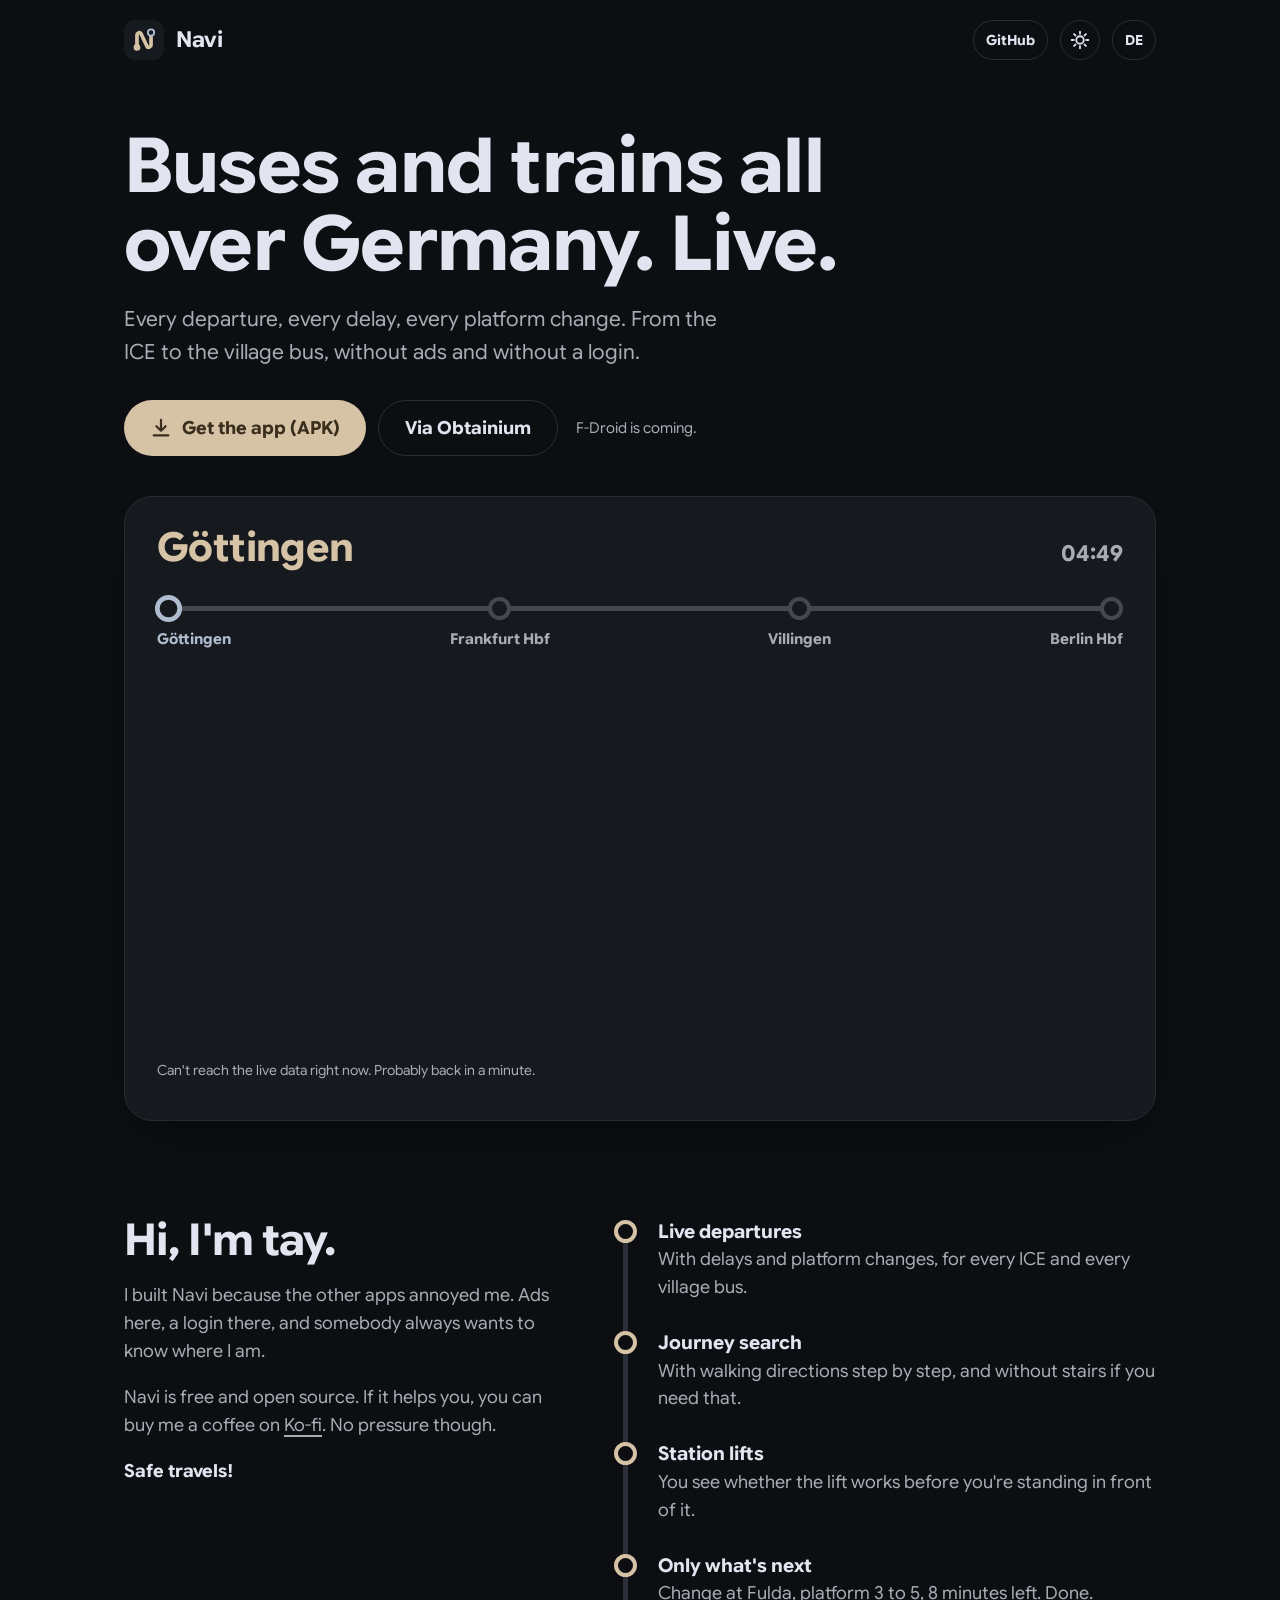
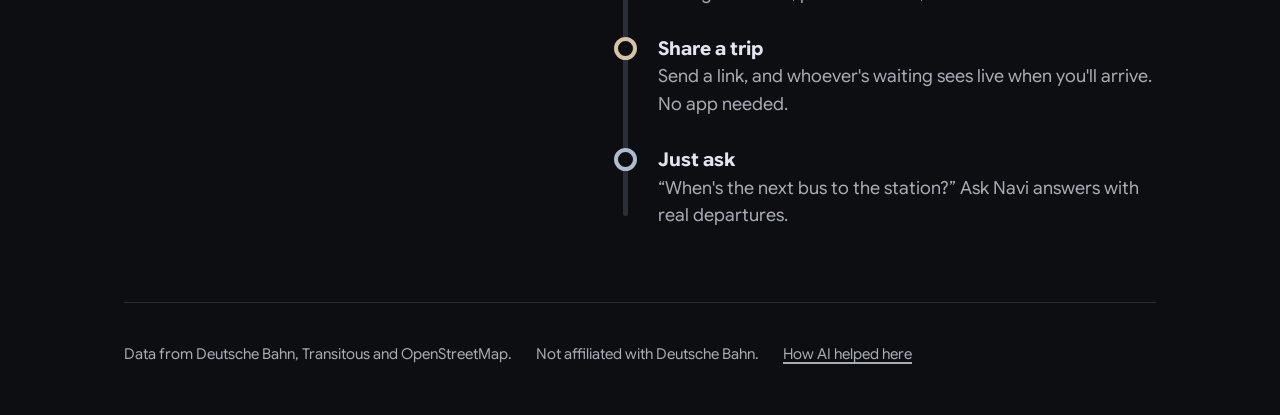
==== commit 180a0399: "Calmer colours and type, ride details, plan B when a change breaks, 0.0.2 beta Google Sans Flex inst" ====
--- a/site/index.html
+++ b/site/index.html
@@ -13,22 +13,22 @@
 <link rel="icon" href="logo.svg" type="image/svg+xml">
 <link rel="icon" href="favicon.png" sizes="64x64">
 <link rel="apple-touch-icon" href="apple-touch-icon.png">
-<link rel="preload" href="fonts/atkinson-next.woff2" as="font" type="font/woff2" crossorigin>
+<link rel="preload" href="fonts/google-sans-flex.woff2" as="font" type="font/woff2" crossorigin>
 <link rel="stylesheet" href="style.css">
 <style>
   .hero { padding: 48px 0 40px; }
-  .hero h1 { margin: 0; max-width: 15ch; font-size: clamp(40px, 6.4vw, 76px); line-height: 1.02; font-weight: 800; letter-spacing: -.025em; text-wrap: balance; }
+  .hero h1 { margin: 0; max-width: 15ch; font-size: clamp(40px, 6.4vw, 76px); line-height: 1.02; font-weight: 700; letter-spacing: -.01em; text-wrap: balance; }
   .hero p { margin: 20px 0 0; max-width: 44ch; font-size: 21px; color: var(--ink-2); }
   .get { display: flex; flex-wrap: wrap; align-items: center; gap: 12px; margin-top: 32px; }
   .get .soon { color: var(--ink-2); font-size: 15px; margin-left: 6px; }
 
   .head { display: flex; align-items: baseline; gap: 16px; margin-bottom: 26px; }
-  .head h2 { margin: 0; font-size: clamp(28px, 4vw, 40px); line-height: 1.1; font-weight: 800; letter-spacing: -.015em; color: #ebbf89; }
+  .head h2 { margin: 0; font-size: clamp(28px, 4vw, 40px); line-height: 1.1; font-weight: 700; letter-spacing: -.015em; color: #d6c3a5; }
   .head .clock { margin-left: auto; font-size: 22px; font-weight: 700; color: var(--glass-dim); }
   #board { min-height: 380px; }
 
   .letter { display: grid; grid-template-columns: minmax(0, 1fr) minmax(0, 1.25fr); gap: 56px; margin-top: 96px; }
-  .letter h2 { margin: 0; font-size: clamp(30px, 4vw, 44px); line-height: 1.08; font-weight: 800; letter-spacing: -.02em; }
+  .letter h2 { margin: 0; font-size: clamp(30px, 4vw, 44px); line-height: 1.08; font-weight: 700; letter-spacing: -.02em; }
   .letter .intro p { max-width: 40ch; color: var(--ink-2); }
   .letter .intro p:first-of-type { margin-top: 18px; }
   .sig { color: var(--ink) !important; font-weight: 700; }
@@ -167,6 +167,12 @@
 
 const MODE = { HIGHSPEED_RAIL: "m-long", LONG_DISTANCE: "m-long", NIGHT_RAIL: "m-long", REGIONAL_FAST_RAIL: "m-reg", REGIONAL_RAIL: "m-reg", RAIL: "m-reg",
   SUBURBAN: "m-s", SUBWAY: "m-u", METRO: "m-u", TRAM: "m-tram", BUS: "m-bus", COACH: "m-bus", FERRY: "m-ferry" };
+// operator colours are often pure signal colours; take the edge off like the app does
+const calm = hex => { const n = parseInt(hex, 16), r = (n >> 16) / 255, g = (n >> 8 & 255) / 255, b = (n & 255) / 255;
+  const mx = Math.max(r, g, b), mn = Math.min(r, g, b), l = (mx + mn) / 2, d = mx - mn;
+  const h = d === 0 ? 0 : mx === r ? ((g - b) / d + 6) % 6 : mx === g ? (b - r) / d + 2 : (r - g) / d + 4;
+  const s = d === 0 ? 0 : d / (1 - Math.abs(2 * l - 1));
+  return `hsl(${Math.round(h * 60)} ${Math.round(Math.min(s, .45) * 100)}% ${Math.round(Math.min(Math.max(l, .3), .42) * 100)}%)`; };
 const esc = s => String(s ?? "").replace(/[&<>"']/g, c => ({ "&": "&amp;", "<": "&lt;", ">": "&gt;", '"': "&quot;", "'": "&#39;" }[c]));
 const hhmm = s => s ? new Date(s).toLocaleTimeString("de-DE", { hour: "2-digit", minute: "2-digit" }) : "";
 const clock = () => document.getElementById("clock").textContent = hhmm(new Date().toISOString());
@@ -188,9 +194,10 @@
   const late = r.delay != null && r.delay > 0;
   const status = r.cancelled ? `<small class="bad">${T("cancelled")}</small>`
     : r.delay == null ? "" : late ? `<small class="${r.delay < 5 ? "late" : "bad"}">+${r.delay}</small>` : `<small class="ok">${T("onTime")}</small>`;
-  const color = r.color && /^[0-9a-f]{6}$/i.test(r.color) && r.color.toLowerCase() !== "ffffff" ? ` style="background:#${r.color}"` : "";
+  const color = r.color && /^[0-9a-f]{6}$/i.test(r.color) && r.color.toLowerCase() !== "ffffff" ? ` style="background:${calm(r.color)}"` : "";
   const changed = r.platform && r.scheduledPlatform && r.platform !== r.scheduledPlatform;
-  const via = r.via && r.via.length ? `<small>${T("via")} ${esc(r.via.slice(0, 3).join(", "))}</small>` : "";
+  const why = (r.notes || []).filter(n => n.length <= 120).sort((a, b) => a.length - b.length)[0];
+  const via = (r.via && r.via.length ? `<small>${T("via")} ${esc(r.via.slice(0, 3).join(", "))}</small>` : "") + (why ? `<small class="why">${esc(why)}</small>` : "");
   return `<li class="dep${r.cancelled ? " cancelled" : ""}" style="--i:${i}">
     <span class="t">${hhmm(r.scheduledTime)}${status}</span>
     <span class="ln ${MODE[r.mode] || ""}"${color}>${esc(r.line)}</span>
--- a/site/style.css
+++ b/site/style.css
@@ -1,10 +1,5 @@
-/* Navi: the passenger display above the train door. Dark glass, amber text, a blue ring for "next". */
-@font-face {
-  font-family: "Atkinson";
-  src: url("fonts/atkinson-next.woff2") format("woff2");
-  font-weight: 200 800;
-  font-display: swap;
-}
+@font-face { font-family: "Google Sans Flex"; src: url("fonts/google-sans-flex.woff2") format("woff2"); font-weight: 400 700; font-display: swap; }
+/* Navi: the passenger display above the train door. Dark glass, sand-coloured text, a blue ring for "next". */
 
 :root {
   --ground: #0c0e12;
@@ -13,19 +8,19 @@
   --line: #2a2f37;
   --ink: #e2e5ef;
   --ink-2: #a7abb4;
-  --amber: #ebbf89;
-  --on-amber: #3d2706;
-  --next: #b0c8ec;
-  --ok: #8bd8a0;
-  --late: #f5a06e;
-  --bad: #ff9993;
+  --amber: #d6c3a5;
+  --on-amber: #3a2e1c;
+  --next: #afbccf;
+  --ok: #9dc7a8;
+  --late: #ddad8a;
+  --bad: #e8a19b;
   /* the display itself never changes with the theme, like the real one */
   --glass: #161a1f;
   --glass-edge: #262b33;
   --glass-ink: #e2e5ef;
   --glass-dim: #a7abb4;
   --track: #444850;
-  --font: "Atkinson", system-ui, sans-serif;
+  --font: "Google Sans Flex", system-ui, sans-serif;
   color-scheme: dark;
 }
 :root[data-theme="light"] {
@@ -35,12 +30,12 @@
   --line: #d6dae4;
   --ink: #2e333a;
   --ink-2: #5b5f67;
-  --amber: #7f571e;
+  --amber: #6b5a40;
   --on-amber: #fff7f3;
-  --next: #406189;
-  --ok: #1b7a3a;
-  --late: #9c4a14;
-  --bad: #b3261e;
+  --next: #4e5d72;
+  --ok: #2f6b40;
+  --late: #8a4e22;
+  --bad: #a33a33;
   color-scheme: light;
 }
 
@@ -51,7 +46,6 @@
   background: var(--ground);
   color: var(--ink);
   font: 400 18px/1.55 var(--font);
-  font-variant-numeric: tabular-nums;
 }
 ::selection { background: var(--amber); color: var(--on-amber); }
 a { color: inherit; text-underline-offset: .2em; text-decoration-thickness: 1.5px; }
@@ -64,7 +58,7 @@
 
 /* top bar */
 .top { display: flex; align-items: center; gap: 12px; padding: 20px 0; }
-.brand { display: flex; align-items: center; gap: 12px; text-decoration: none; font-weight: 800; font-size: 22px; margin-right: auto; }
+.brand { display: flex; align-items: center; gap: 12px; text-decoration: none; font-weight: 700; font-size: 22px; margin-right: auto; }
 .brand img { width: 40px; height: 40px; }
 .icon-btn, .text-btn {
   display: inline-grid; place-items: center; height: 40px; min-width: 40px; padding: 0 12px;
@@ -97,20 +91,20 @@
   box-shadow: 0 20px 50px -20px rgb(0 0 0 / .55);
 }
 @media (max-width: 600px) { .display { padding: 22px 18px 18px; border-radius: 24px; } }
-.amber { color: #ebbf89; }
+.amber { color: #d6c3a5; }
 .dim { color: var(--glass-dim); }
 
 /* the horizontal route strip: stops as dots, the selected/next one as a blue ring */
 .strip-wrap { position: relative; }
 .strip { position: relative; display: flex; justify-content: space-between; list-style: none; margin: 0; padding: 0; }
 .strip::before { content: ""; position: absolute; left: 9px; right: 9px; top: 9px; height: 5px; border-radius: 3px; background: var(--track); }
-.strip-wrap .fill { position: absolute; z-index: 0; left: 9px; top: 9px; height: 5px; border-radius: 3px; background: #ebbf89; transition: width .5s cubic-bezier(.2,.8,.2,1); }
+.strip-wrap .fill { position: absolute; z-index: 0; left: 9px; top: 9px; height: 5px; border-radius: 3px; background: #d6c3a5; transition: width .5s cubic-bezier(.2,.8,.2,1); }
 .strip li { position: relative; z-index: 1; display: flex; flex-direction: column; align-items: center; gap: 10px; min-width: 0; }
 .strip li:first-child { align-items: flex-start; }
 .strip li:last-child { align-items: flex-end; }
 .dot { width: 23px; height: 23px; border-radius: 50%; background: var(--glass); border: 4px solid var(--track); transition: border-color .2s, background .2s, transform .25s cubic-bezier(.2,.9,.3,1.4); }
-.dot.passed { background: #ebbf89; border-color: #ebbf89; }
-.dot.next { border-color: #b0c8ec; transform: scale(1.18); }
+.dot.passed { background: #d6c3a5; border-color: #d6c3a5; }
+.dot.next { border-color: #afbccf; transform: scale(1.18); }
 .strip button {
   all: unset; cursor: pointer; display: flex; flex-direction: column; align-items: inherit; gap: 10px;
   font: 700 15px/1.2 var(--font); color: var(--glass-dim); text-align: center; border-radius: 8px;
@@ -119,10 +113,10 @@
 .strip li:last-child button { text-align: right; }
 .strip button:hover { color: var(--glass-ink); }
 @media (max-width: 600px) { .strip button { font-size: 13px; max-width: 76px; } }
-.strip button:hover .dot { border-color: #b0c8ec; }
-.strip button[aria-pressed="true"] { color: #b0c8ec; }
-.strip button[aria-pressed="true"] .dot { border-color: #b0c8ec; transform: scale(1.18); }
-.strip button:focus-visible { outline: 3px solid #b0c8ec; outline-offset: 4px; }
+.strip button:hover .dot { border-color: #afbccf; }
+.strip button[aria-pressed="true"] { color: #afbccf; }
+.strip button[aria-pressed="true"] .dot { border-color: #afbccf; transform: scale(1.18); }
+.strip button:focus-visible { outline: 3px solid #afbccf; outline-offset: 4px; }
 
 /* departure rows */
 .board { list-style: none; margin: 18px 0 0; padding: 0; }
@@ -132,15 +126,16 @@
   animation: in .45s cubic-bezier(.2,.8,.2,1) both; animation-delay: calc(var(--i, 0) * 40ms);
 }
 @keyframes in { from { transform: translateY(8px); } }
-.dep .t { font-weight: 800; font-size: 20px; color: #ebbf89; line-height: 1.1; }
+.dep .t { font-weight: 700; font-size: 20px; color: #d6c3a5; line-height: 1.1; }
 .dep .t small { display: block; font-size: 13px; font-weight: 700; margin-top: 3px; }
-.ok { color: #8bd8a0; } .late { color: #f5a06e; } .bad { color: #ff9993; }
-.ln { justify-self: start; padding: 5px 9px; border-radius: 8px; font-weight: 800; font-size: 15px; line-height: 1.1; color: #fff; background: #546e7a; white-space: nowrap; max-width: 84px; overflow: hidden; text-overflow: ellipsis; }
+.ok { color: #9dc7a8; } .late { color: #ddad8a; } .bad { color: #e8a19b; }
+.ln { justify-self: start; padding: 5px 9px; border-radius: 8px; font-weight: 700; font-size: 15px; line-height: 1.1; color: #fff; background: #56656d; white-space: nowrap; max-width: 84px; overflow: hidden; text-overflow: ellipsis; }
 .dep .to { font-weight: 700; font-size: 18px; line-height: 1.25; min-width: 0; overflow-wrap: anywhere; }
+.dep .to small.why { color: #ddad8a; }
 .dep .to small { display: block; font-weight: 400; font-size: 14px; color: var(--glass-dim); }
-.dep .pl { font-weight: 800; font-size: 16px; min-width: 34px; text-align: center; padding: 5px 7px; border-radius: 8px; background: #21262d; }
+.dep .pl { font-weight: 700; font-size: 16px; min-width: 34px; text-align: center; padding: 5px 7px; border-radius: 8px; background: #21262d; }
 .dep .pl:empty { visibility: hidden; }
-.dep .pl.changed { background: #ebbf89; color: #3d2706; }
+.dep .pl.changed { background: #d6c3a5; color: #3a2e1c; }
 .dep.cancelled .to, .dep.cancelled .t { text-decoration: line-through; opacity: .7; }
 .dep.empty { display: block; color: var(--glass-dim); }
 @media (max-width: 600px) {
@@ -149,11 +144,11 @@
   .dep .t { font-size: 18px; }
   .dep .to { font-size: 16px; }
 }
-.m-long { background: #b0283a; } .m-reg { background: #5b4ba8; } .m-s { background: #2e7d32; }
-.m-u { background: #1565c0; } .m-tram { background: #c2410c; } .m-bus { background: #7b1fa2; } .m-ferry { background: #00838f; }
+.m-long { background: #8e3b45; } .m-reg { background: #5a5290; } .m-s { background: #3f6e47; }
+.m-u { background: #3d5f8c; } .m-tram { background: #9a5a36; } .m-bus { background: #6e4a85; } .m-ferry { background: #3d7479; }
 
 .display-foot { display: flex; align-items: center; gap: 8px; margin-top: 14px; font-size: 14px; color: var(--glass-dim); min-height: 1.4em; }
-.live-dot { width: 8px; height: 8px; border-radius: 50%; background: #8bd8a0; }
+.live-dot { width: 8px; height: 8px; border-radius: 50%; background: #9dc7a8; }
 
 @media (prefers-reduced-motion: reduce) {
   *, *::before, *::after { animation: none !important; transition: none !important; }
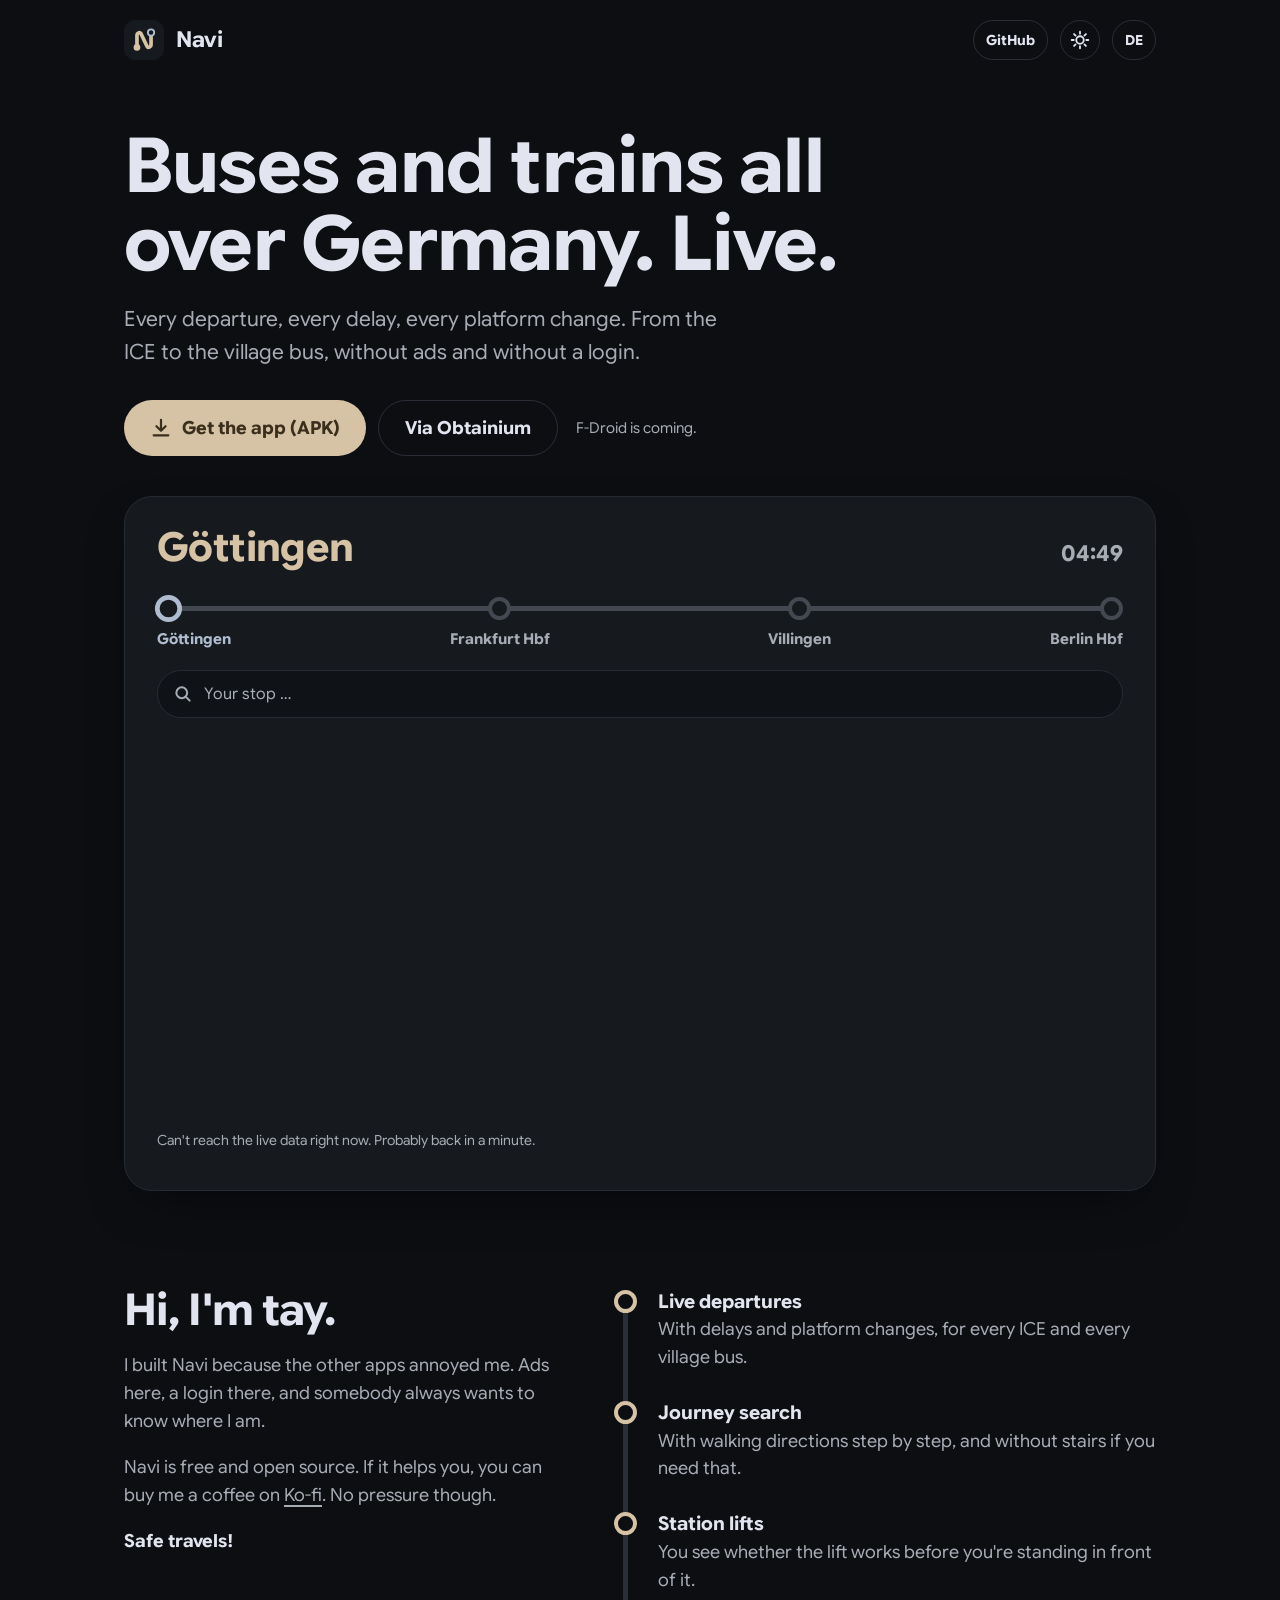
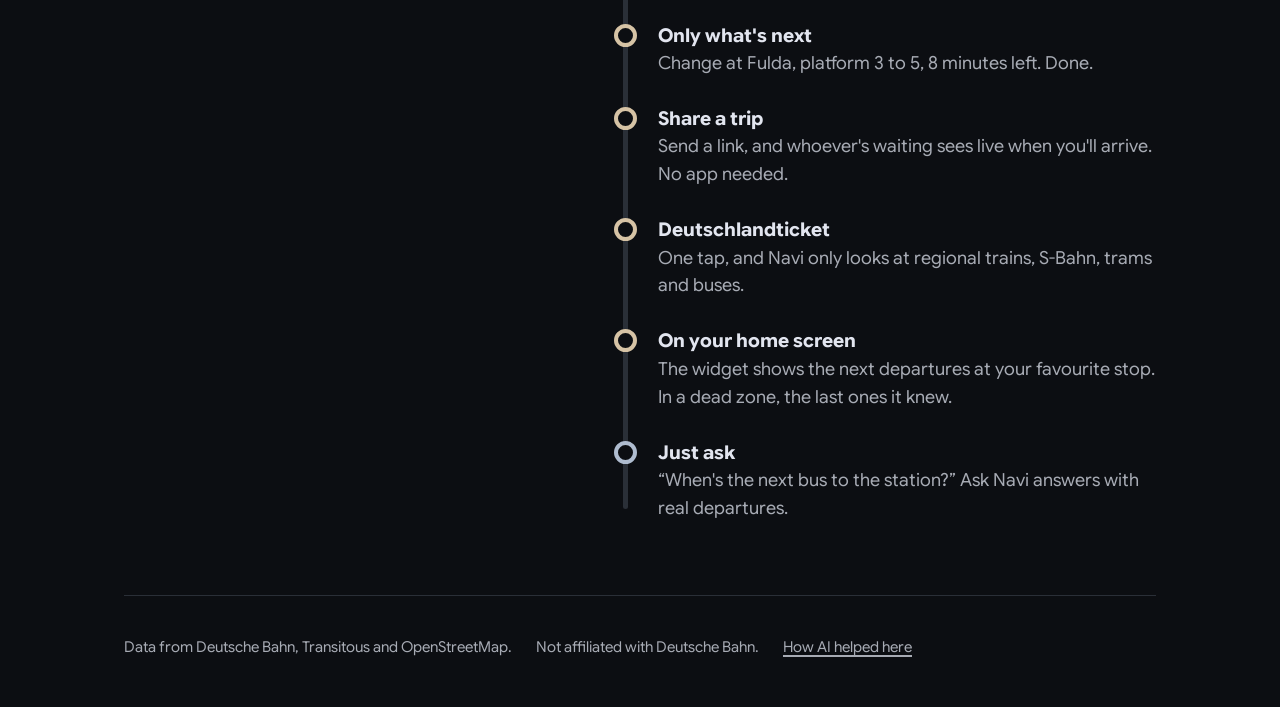
==== commit 35ac1ba4: "0.0.4: offline copy, route options, widget, calendar, site search App - Keep the open trip, walk, fo" ====
--- a/site/index.html
+++ b/site/index.html
@@ -26,6 +26,18 @@
   .head h2 { margin: 0; font-size: clamp(28px, 4vw, 40px); line-height: 1.1; font-weight: 700; letter-spacing: -.015em; color: #d6c3a5; }
   .head .clock { margin-left: auto; font-size: 22px; font-weight: 700; color: var(--glass-dim); }
   #board { min-height: 380px; }
+  .sr { position: absolute; width: 1px; height: 1px; overflow: hidden; clip-path: inset(50%); white-space: nowrap; }
+  .find { position: relative; margin-top: 22px; }
+  .find svg { position: absolute; left: 16px; top: 50%; width: 20px; height: 20px; translate: 0 -50%; color: var(--glass-dim); pointer-events: none; }
+  .find input { width: 100%; height: 48px; padding: 0 16px 0 46px; border: 1px solid var(--glass-edge); border-radius: 24px; background: #0f1216; color: var(--glass-ink); font: 400 16px/1 var(--font); }
+  .find input::placeholder { color: var(--glass-dim); }
+  .find input:focus-visible { outline: 3px solid #afbccf; outline-offset: 2px; }
+  .hits { position: absolute; z-index: 5; left: 0; right: 0; top: calc(100% + 6px); margin: 0; padding: 6px; list-style: none; background: #1c2026; border: 1px solid var(--glass-edge); border-radius: 18px; box-shadow: 0 16px 40px -12px rgb(0 0 0 / .6); }
+  .hits li { padding: 10px 12px; border-radius: 12px; cursor: pointer; font-weight: 700; color: var(--glass-ink); }
+  .hits li small { display: block; font-weight: 400; font-size: 14px; color: var(--glass-dim); }
+  .hits li[aria-selected="true"], .hits li[data-n]:hover { background: #2a3038; }
+  .hits li.none { cursor: default; font-weight: 400; color: var(--glass-dim); }
+  .dep .t small.in { color: #afbccf; }
 
   .letter { display: grid; grid-template-columns: minmax(0, 1fr) minmax(0, 1.25fr); gap: 56px; margin-top: 96px; }
   .letter h2 { margin: 0; font-size: clamp(30px, 4vw, 44px); line-height: 1.08; font-weight: 700; letter-spacing: -.02em; }
@@ -62,7 +74,7 @@
       <h1 data-i="h1">Bus und Bahn in ganz Deutschland. Live.</h1>
       <p data-i="say">Jede Abfahrt, jede Verspätung, jeder Gleiswechsel. Vom ICE bis zum Dorfbus, ohne Werbung und ohne Login.</p>
       <div class="get">
-        <a class="btn btn-main" href="https://github.com/taynotfound/navi/releases" rel="noopener">
+        <a class="btn btn-main" href="https://github.com/taynotfound/navi/releases/latest" rel="noopener">
           <svg viewBox="0 0 24 24" fill="none" stroke="currentColor" stroke-width="2.4" stroke-linecap="round" stroke-linejoin="round" aria-hidden="true"><path d="M12 3v12m0 0-5-5m5 5 5-5M4 20h16"/></svg>
           <span data-i="apk">App holen (APK)</span>
         </a>
@@ -85,6 +97,12 @@
       </ol>
       <span class="fill" id="fill" aria-hidden="true"></span>
       </div>
+      <form class="find" id="find" role="search" autocomplete="off">
+        <label class="sr" for="q" data-i="findLabel">Andere Haltestelle suchen</label>
+        <svg viewBox="0 0 24 24" fill="none" stroke="currentColor" stroke-width="2.4" stroke-linecap="round" aria-hidden="true"><circle cx="10.5" cy="10.5" r="6.5"/><path d="m20 20-4.8-4.8"/></svg>
+        <input id="q" type="search" enterkeyhint="search" placeholder="Deine Haltestelle …" data-i-ph="findPh" aria-controls="hits" aria-autocomplete="list">
+        <ul class="hits" id="hits" role="listbox" hidden></ul>
+      </form>
       <ol class="board" id="board" aria-live="polite"></ol>
       <p class="display-foot" id="note"></p>
     </section>
@@ -102,6 +120,8 @@
         <li><b>Aufzüge am Bahnhof</b><span>Ob der Aufzug geht, siehst du, bevor du davor stehst.</span></li>
         <li><b>Unterwegs nur das Nächste</b><span>Umsteigen in Fulda, Gleis 3 nach 5, noch 8 Minuten. Fertig.</span></li>
         <li><b>Fahrt teilen</b><span>Link rüberschicken, und wer auf dich wartet, sieht live, wann du ankommst. Ohne App.</span></li>
+        <li><b>Mit Deutschlandticket</b><span>Ein Tipp, und Navi sucht nur Regionalzüge, S-Bahn, Tram und Bus.</span></li>
+        <li><b>Auf dem Homescreen</b><span>Das Widget zeigt die nächsten Abfahrten an deinem Lieblingshalt. Und im Funkloch die letzten bekannten.</span></li>
         <li><b>Einfach fragen</b><span>„Wann fährt der nächste Bus zum Bahnhof?“ Frag Navi antwortet mit echten Abfahrten.</span></li>
       </ol>
     </section>
@@ -127,6 +147,8 @@
     <li><b>Station lifts</b><span>You see whether the lift works before you're standing in front of it.</span></li>
     <li><b>Only what's next</b><span>Change at Fulda, platform 3 to 5, 8 minutes left. Done.</span></li>
     <li><b>Share a trip</b><span>Send a link, and whoever's waiting sees live when you'll arrive. No app needed.</span></li>
+    <li><b>Deutschlandticket</b><span>One tap, and Navi only looks at regional trains, S-Bahn, trams and buses.</span></li>
+    <li><b>On your home screen</b><span>The widget shows the next departures at your favourite stop. In a dead zone, the last ones it knew.</span></li>
     <li><b>Just ask</b><span>“When's the next bus to the station?” Ask Navi answers with real departures.</span></li>
   </ol>
 </template>
@@ -141,14 +163,16 @@
   data: "Data from Deutsche Bahn, Transitous and OpenStreetMap.", notdb: "Not affiliated with Deutsche Bahn.", ai: "How AI helped here",
   onTime: "on time", cancelled: "cancelled", empty: "Nothing leaves here in the next 90 minutes. Time for a coffee.",
   offline: "Can't reach the live data right now. Probably back in a minute.", updated: "Live, as of", via: "via",
-  light: "Light design", dark: "Dark design"
+  light: "Light design", dark: "Dark design",
+  findLabel: "Search for another stop", findPh: "Your stop …", noHits: "No stop found.", inMin: m => m <= 0 ? "now" : `in ${m} min`
 };
 const DE = {};
 document.querySelectorAll("[data-i]").forEach(e => DE[e.dataset.i] = e.innerHTML);
 document.querySelectorAll("[data-i-aria]").forEach(e => DE[e.dataset.iAria] = e.getAttribute("aria-label"));
+document.querySelectorAll("[data-i-ph]").forEach(e => DE[e.dataset.iPh] = e.placeholder);
 Object.assign(DE, { onTime: "pünktlich", cancelled: "fällt aus", empty: "In den nächsten 90 Minuten fährt hier nichts. Zeit für einen Kaffee.",
   offline: "Die Live-Daten sind gerade nicht erreichbar. Gleich nochmal probieren.", updated: "Live, Stand", via: "über",
-  light: "Helles Design", dark: "Dunkles Design" });
+  light: "Helles Design", dark: "Dunkles Design", noHits: "Keine Haltestelle gefunden.", inMin: m => m <= 0 ? "jetzt" : `in ${m} Min.` });
 const letter = document.querySelector(".letter");
 const letterDE = letter.innerHTML, letterEN = document.getElementById("letter-en").innerHTML;
 
@@ -159,6 +183,7 @@
   document.documentElement.lang = lang;
   document.querySelectorAll("[data-i]").forEach(e => { e.innerHTML = T(e.dataset.i); });
   document.querySelectorAll("[data-i-aria]").forEach(e => e.setAttribute("aria-label", T(e.dataset.iAria)));
+  document.querySelectorAll("[data-i-ph]").forEach(e => { e.placeholder = T(e.dataset.iPh); });
   letter.innerHTML = lang === "en" ? letterEN : letterDE;
   const b = document.getElementById("lang");
   b.textContent = lang === "en" ? "DE" : "EN";
@@ -185,6 +210,7 @@
 function syncStrip() {
   const i = buttons.findIndex(b => b.dataset.stop === current);
   buttons.forEach((b, j) => b.querySelector(".dot").classList.toggle("passed", j < i));
+  if (i < 0) { document.getElementById("fill").style.width = "0"; return; }
   const strip = document.getElementById("strip"), dot = buttons[i].querySelector(".dot");
   const x = dot.getBoundingClientRect().left - strip.getBoundingClientRect().left;
   document.getElementById("fill").style.width = Math.max(0, x) + "px";
@@ -194,12 +220,14 @@
   const late = r.delay != null && r.delay > 0;
   const status = r.cancelled ? `<small class="bad">${T("cancelled")}</small>`
     : r.delay == null ? "" : late ? `<small class="${r.delay < 5 ? "late" : "bad"}">+${r.delay}</small>` : `<small class="ok">${T("onTime")}</small>`;
+  const mins = Math.round((new Date(r.time).getTime() - Date.now()) / 60000);
+  const soon = !r.cancelled && mins <= 30 ? `<small class="in">${T("inMin")(mins)}</small>` : "";
   const color = r.color && /^[0-9a-f]{6}$/i.test(r.color) && r.color.toLowerCase() !== "ffffff" ? ` style="background:${calm(r.color)}"` : "";
   const changed = r.platform && r.scheduledPlatform && r.platform !== r.scheduledPlatform;
   const why = (r.notes || []).filter(n => n.length <= 120).sort((a, b) => a.length - b.length)[0];
   const via = (r.via && r.via.length ? `<small>${T("via")} ${esc(r.via.slice(0, 3).join(", "))}</small>` : "") + (why ? `<small class="why">${esc(why)}</small>` : "");
   return `<li class="dep${r.cancelled ? " cancelled" : ""}" style="--i:${i}">
-    <span class="t">${hhmm(r.scheduledTime)}${status}</span>
+    <span class="t">${hhmm(r.scheduledTime)}${status}${soon}</span>
     <span class="ln ${MODE[r.mode] || ""}"${color}>${esc(r.line)}</span>
     <span class="to">${esc(r.headsign || "")}${via}</span>
     <span class="pl${changed ? " changed" : ""}">${esc(r.platform || "")}</span></li>`;
@@ -224,14 +252,57 @@
   }
 }
 
-buttons.forEach(b => b.addEventListener("click", () => {
-  buttons.forEach(x => x.setAttribute("aria-pressed", String(x === b)));
-  current = b.dataset.stop;
-  document.getElementById("stopname").textContent = b.textContent;
+function pick(id, name, save = true) {
+  current = id;
+  buttons.forEach(x => x.setAttribute("aria-pressed", String(x.dataset.stop === id)));
+  document.getElementById("stopname").textContent = name;
   lastRows = null;
   syncStrip();
   loadBoard();
-}));
+  if (save) try { localStorage.setItem("stop", JSON.stringify({ id, name })); } catch (e) {}
+}
+buttons.forEach(b => b.addEventListener("click", () => pick(b.dataset.stop, b.textContent)));
+
+// search any stop in Germany; arrow keys and Enter work like a normal combobox
+const q = document.getElementById("q"), hits = document.getElementById("hits");
+let found = [], active = -1, timer = 0, asked = 0;
+function showHits() {
+  hits.hidden = !q.value.trim() || document.activeElement !== q && !hits.matches(":hover");
+  hits.innerHTML = found.length
+    ? found.map((h, i) => `<li role="option" id="hit${i}" aria-selected="${i === active}" data-n="${i}">${esc(h.name)}${h.area ? `<small>${esc(h.area)}</small>` : ""}</li>`).join("")
+    : `<li class="none">${T("noHits")}</li>`;
+  q.setAttribute("aria-activedescendant", active >= 0 ? `hit${active}` : "");
+  q.setAttribute("aria-expanded", String(!hits.hidden));
+}
+function choose(i) {
+  const h = found[i]; if (!h) return;
+  q.value = ""; found = []; active = -1; hits.hidden = true; q.blur();
+  pick(h.id, h.name);
+}
+q.addEventListener("input", () => {
+  clearTimeout(timer);
+  const text = q.value.trim();
+  if (text.length < 2) { found = []; active = -1; hits.hidden = true; return; }
+  timer = setTimeout(async () => {
+    const n = ++asked;
+    try {
+      const r = await fetch(`${API}/v1/search?type=stop&q=${encodeURIComponent(text)}`);
+      const list = r.ok ? await r.json() : [];
+      if (n !== asked) return; // a newer search is on its way
+      found = list.slice(0, 6); active = found.length ? 0 : -1; showHits();
+    } catch (e) { found = []; active = -1; showHits(); }
+  }, 250);
+});
+q.addEventListener("keydown", e => {
+  if (e.key === "ArrowDown" || e.key === "ArrowUp") {
+    if (!found.length) return;
+    e.preventDefault();
+    active = (active + (e.key === "ArrowDown" ? 1 : found.length - 1)) % found.length; showHits();
+  } else if (e.key === "Escape") { hits.hidden = true; q.setAttribute("aria-expanded", "false"); }
+});
+q.addEventListener("blur", () => setTimeout(() => { hits.hidden = true; q.setAttribute("aria-expanded", "false"); }, 150));
+document.getElementById("find").addEventListener("submit", e => { e.preventDefault(); choose(active < 0 ? 0 : active); });
+hits.addEventListener("mousedown", e => { const li = e.target.closest("li[data-n]"); if (li) { e.preventDefault(); choose(+li.dataset.n); } });
 addEventListener("resize", syncStrip);
 
 document.getElementById("lang").addEventListener("click", () => {
@@ -261,9 +332,13 @@
 
 applyLang();
 syncTheme();
-syncStrip();
-loadBoard();
+let saved = null;
+try { saved = JSON.parse(localStorage.getItem("stop")); } catch (e) {}
+if (saved && saved.id && saved.name) pick(saved.id, saved.name, false); else { syncStrip(); loadBoard(); }
 setInterval(() => { if (!document.hidden) loadBoard(); }, 45000);
+document.addEventListener("visibilitychange", () => { if (!document.hidden) loadBoard(); });
+// countdowns tick between refreshes
+setInterval(() => { if (lastRows && !document.hidden) renderBoard(lastRows); }, 30000);
 </script>
 </body>
 </html>
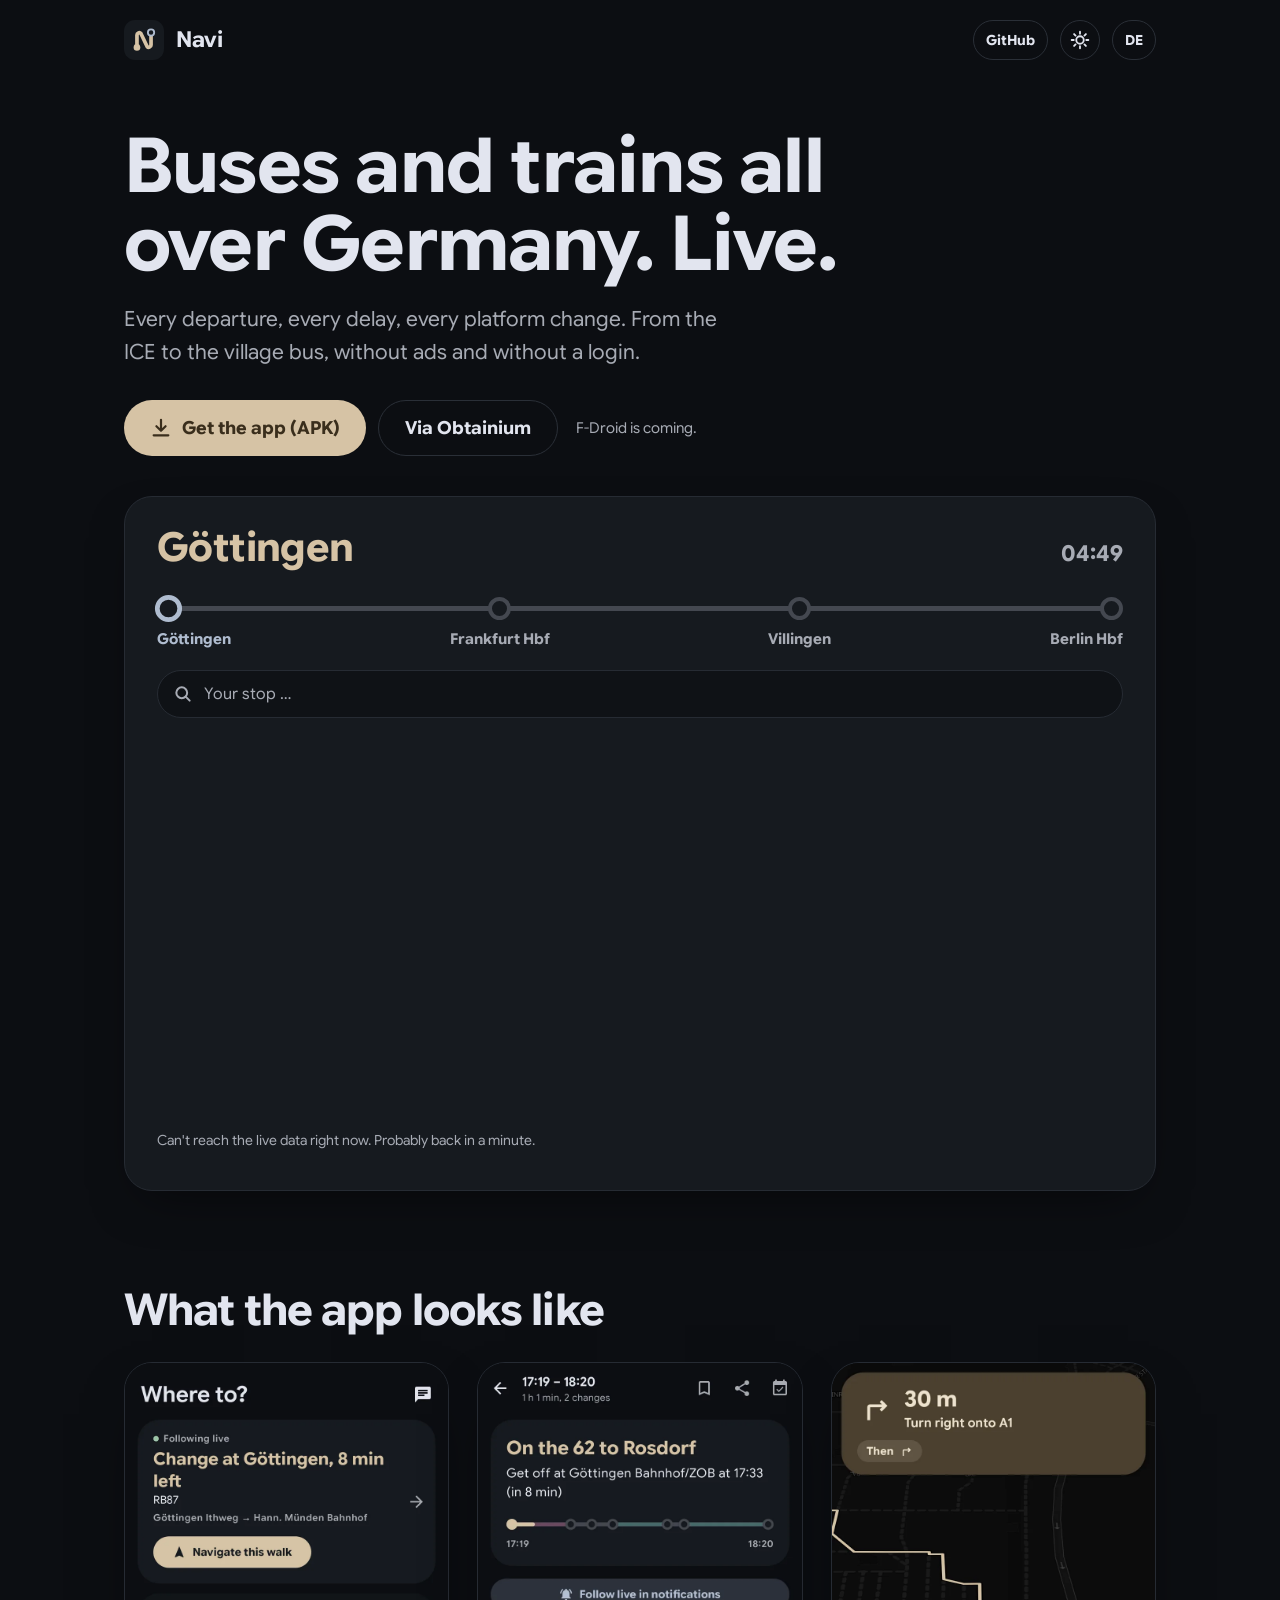
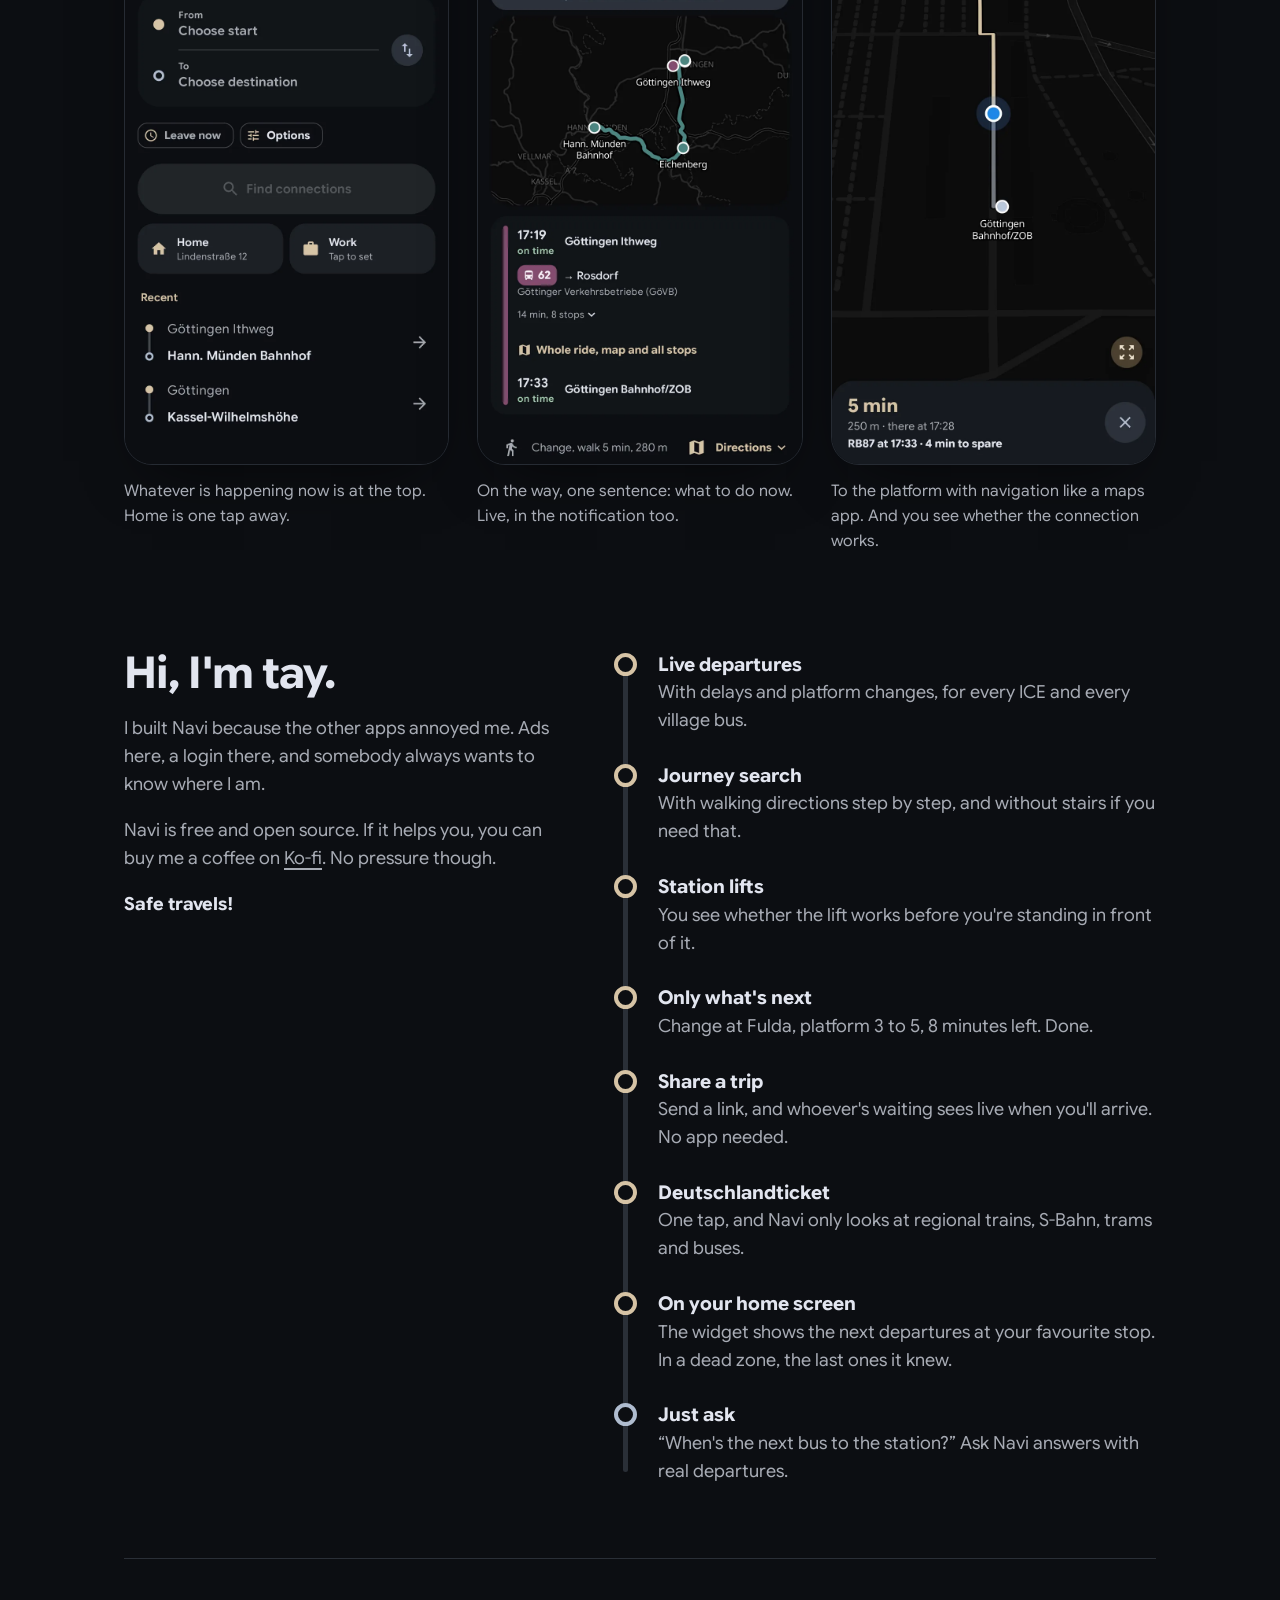
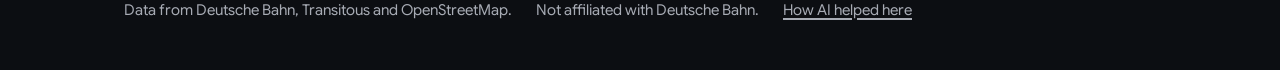
==== commit 37524c60: "Website: app screenshots in German and English Screenshot test renders the journey tab, a trip and w" ====
--- a/site/index.html
+++ b/site/index.html
@@ -39,6 +39,19 @@
   .hits li.none { cursor: default; font-weight: 400; color: var(--glass-dim); }
   .dep .t small.in { color: #afbccf; }
 
+  .shots { margin-top: 96px; }
+  .shots h2 { margin: 0 0 28px; font-size: clamp(30px, 4vw, 44px); line-height: 1.08; font-weight: 700; letter-spacing: -.02em; }
+  .shots-row { display: grid; grid-template-columns: repeat(3, minmax(0, 1fr)); gap: 28px; }
+  .shots figure { margin: 0; }
+  .shots img { display: block; width: 100%; height: auto; border-radius: 28px; border: 1px solid var(--glass-edge); background: var(--glass); box-shadow: 0 24px 60px -28px rgb(0 0 0 / .7); }
+  .shots figcaption { margin-top: 14px; color: var(--ink-2); font-size: 16px; max-width: 32ch; }
+  @media (max-width: 760px) {
+    .shots { margin-top: 72px; }
+    /* one phone at a time, swipe for the next */
+    .shots-row { grid-template-columns: none; grid-auto-flow: column; grid-auto-columns: 78%; overflow-x: auto; scroll-snap-type: x mandatory;
+      margin: 0 -16px; padding: 0 16px 8px; scroll-padding: 0 16px; }
+    .shots figure { scroll-snap-align: start; }
+  }
   .letter { display: grid; grid-template-columns: minmax(0, 1fr) minmax(0, 1.25fr); gap: 56px; margin-top: 96px; }
   .letter h2 { margin: 0; font-size: clamp(30px, 4vw, 44px); line-height: 1.08; font-weight: 700; letter-spacing: -.02em; }
   .letter .intro p { max-width: 40ch; color: var(--ink-2); }
@@ -107,6 +120,27 @@
       <p class="display-foot" id="note"></p>
     </section>
 
+    <section class="shots" aria-labelledby="shots-h">
+      <h2 id="shots-h" data-i="shotsH">So sieht die App aus</h2>
+      <div class="shots-row">
+        <figure>
+          <img data-shot="journey" src="shots/journey-de.webp" width="411" height="891" loading="lazy" decoding="async"
+            alt="Startseite: oben die laufende Fahrt mit „Umsteigen in Göttingen“ und einem Knopf für die Fußweg-Navigation, darunter Von und Nach, Zuhause und Arbeit." data-i-alt="shotJourneyAlt">
+          <figcaption data-i="shotJourney">Was gerade dran ist, steht ganz oben. Nach Hause mit einem Tipp.</figcaption>
+        </figure>
+        <figure>
+          <img data-shot="trip" src="shots/trip-de.webp" width="411" height="891" loading="lazy" decoding="async"
+            alt="Eine Fahrt: „Im 62 Richtung Rosdorf, aussteigen in Göttingen Bahnhof/ZOB“, darunter die Strecke auf der Karte und die Zeiten mit „pünktlich“." data-i-alt="shotTripAlt">
+          <figcaption data-i="shotTrip">Unterwegs ein Satz: was jetzt zu tun ist. Live, auch in der Benachrichtigung.</figcaption>
+        </figure>
+        <figure>
+          <img data-shot="walk" src="shots/walk-de.webp" width="411" height="891" loading="lazy" decoding="async"
+            alt="Fußweg-Navigation: oben die nächste Abbiegung mit Entfernung, die Karte in Laufrichtung, unten die restliche Zeit und wie viel Puffer bis zum Zug bleibt." data-i-alt="shotWalkAlt">
+          <figcaption data-i="shotWalk">Zum Gleis mit Navigation wie in einer Karten-App. Und du siehst, ob der Anschluss klappt.</figcaption>
+        </figure>
+      </div>
+    </section>
+
     <section class="letter" aria-labelledby="hi">
       <div class="intro" id="intro">
         <h2 id="hi">Moin, ich bin tay.</h2>
@@ -164,12 +198,20 @@
   onTime: "on time", cancelled: "cancelled", empty: "Nothing leaves here in the next 90 minutes. Time for a coffee.",
   offline: "Can't reach the live data right now. Probably back in a minute.", updated: "Live, as of", via: "via",
   light: "Light design", dark: "Dark design",
+  shotsH: "What the app looks like",
+  shotJourney: "Whatever is happening now is at the top. Home is one tap away.",
+  shotTrip: "On the way, one sentence: what to do now. Live, in the notification too.",
+  shotWalk: "To the platform with navigation like a maps app. And you see whether the connection works.",
+  shotJourneyAlt: "Start screen: at the top the trip in progress, “Change at Göttingen”, with a button for walking navigation; below From and To, Home and Work.",
+  shotTripAlt: "A trip: “On the 62 to Rosdorf, get off at Göttingen Bahnhof/ZOB”, below the route on a map and the times marked “on time”.",
+  shotWalkAlt: "Walking navigation: the next turn and its distance at the top, the map facing the way you walk, at the bottom the time left and how much spare time there is before the train.",
   findLabel: "Search for another stop", findPh: "Your stop …", noHits: "No stop found.", inMin: m => m <= 0 ? "now" : `in ${m} min`
 };
 const DE = {};
 document.querySelectorAll("[data-i]").forEach(e => DE[e.dataset.i] = e.innerHTML);
 document.querySelectorAll("[data-i-aria]").forEach(e => DE[e.dataset.iAria] = e.getAttribute("aria-label"));
 document.querySelectorAll("[data-i-ph]").forEach(e => DE[e.dataset.iPh] = e.placeholder);
+document.querySelectorAll("[data-i-alt]").forEach(e => DE[e.dataset.iAlt] = e.alt);
 Object.assign(DE, { onTime: "pünktlich", cancelled: "fällt aus", empty: "In den nächsten 90 Minuten fährt hier nichts. Zeit für einen Kaffee.",
   offline: "Die Live-Daten sind gerade nicht erreichbar. Gleich nochmal probieren.", updated: "Live, Stand", via: "über",
   light: "Helles Design", dark: "Dunkles Design", noHits: "Keine Haltestelle gefunden.", inMin: m => m <= 0 ? "jetzt" : `in ${m} Min.` });
@@ -184,6 +226,9 @@
   document.querySelectorAll("[data-i]").forEach(e => { e.innerHTML = T(e.dataset.i); });
   document.querySelectorAll("[data-i-aria]").forEach(e => e.setAttribute("aria-label", T(e.dataset.iAria)));
   document.querySelectorAll("[data-i-ph]").forEach(e => { e.placeholder = T(e.dataset.iPh); });
+  document.querySelectorAll("[data-i-alt]").forEach(e => { e.alt = T(e.dataset.iAlt); });
+  // screenshots of the app in the same language
+  document.querySelectorAll("[data-shot]").forEach(e => { e.src = `shots/${e.dataset.shot}-${lang}.webp`; });
   letter.innerHTML = lang === "en" ? letterEN : letterDE;
   const b = document.getElementById("lang");
   b.textContent = lang === "en" ? "DE" : "EN";
